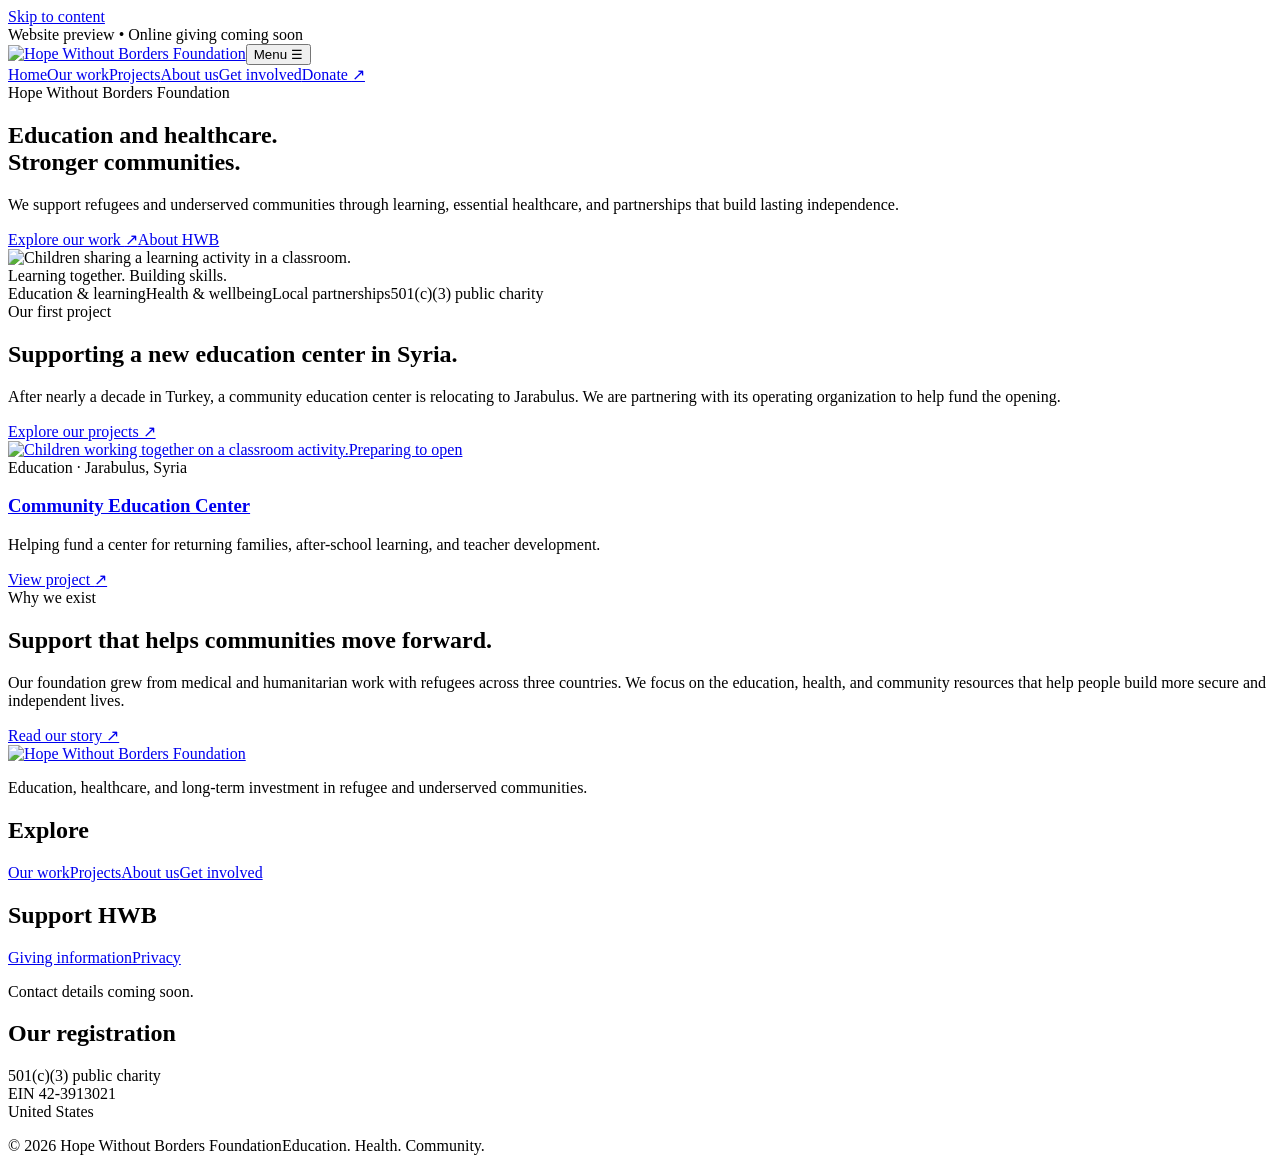
==== index.html @ 76cbf874 "Add files via upload" ====
<!doctype html><html lang="en"><head><meta charset="utf-8"><meta name="viewport" content="width=device-width,initial-scale=1"><meta name="robots" content="noindex, nofollow"><meta name="theme-color" content="#123c30"><title>Home | Hope Without Borders Foundation</title><meta name="description" content="Supporting education, healthcare, and lasting independence for refugees and underserved communities."><link rel="stylesheet" href="assets/styles.css"><script defer src="assets/config.js"></script><script defer src="assets/site.js"></script><noscript><style>@media(max-width:850px){.nav{display:flex!important}.menu-toggle{display:none!important}}</style></noscript></head><body><a class="skip-link" href="#main">Skip to content</a><div class="draft-banner">Website preview <span>•</span> Online giving coming soon</div><header class="site-header"><div class="container header-inner"><a class="brand" href="index.html" aria-label="Hope Without Borders Foundation home"><img class="brand-logo" src="assets/hwb-logo.png" width="1774" height="887" alt="Hope Without Borders Foundation"></a><button class="menu-toggle" type="button" aria-expanded="false" aria-controls="main-nav">Menu <span aria-hidden="true">☰</span></button><nav class="nav" id="main-nav" aria-label="Main navigation"><a href="index.html" aria-current="page">Home</a><a href="our-work.html" >Our work</a><a href="projects.html" >Projects</a><a href="about.html" >About us</a><a href="contact.html" >Get involved</a><a class="button nav-donate" href="donate.html" >Donate <span aria-hidden="true">↗</span></a></nav></div></header><main id="main">
<section class="home-hero"><div class="container hero-grid"><div class="hero-copy"><span class="eyebrow">Hope Without Borders Foundation</span><h1>Education and healthcare.<br><span>Stronger communities.</span></h1><p>We support refugees and underserved communities through learning, essential healthcare, and partnerships that build lasting independence.</p><div class="actions"><a class="button lime" href="our-work.html">Explore our work <span aria-hidden="true">↗</span></a><a class="hero-link" href="about.html">About HWB</a></div></div><div class="hero-photo"><img src="assets/photos/classroom-learning.jpg" alt="Children sharing a learning activity in a classroom." class="" width="1368" height="1824" loading="eager" decoding="async" fetchpriority="high"><div class="photo-strip">Learning together. Building skills.</div></div></div></section>
<div class="registration-strip"><div class="container"><span>Education & learning</span><span>Health & wellbeing</span><span>Local partnerships</span><span>501(c)(3) public charity</span></div></div>
<section class="container section home-project"><div class="section-intro"><span class="eyebrow">Our first project</span><h2>Supporting a new education center in Syria.</h2><p>After nearly a decade in Turkey, a community education center is relocating to Jarabulus. We are partnering with its operating organization to help fund the opening.</p><a class="text-link" href="projects.html">Explore our projects ↗</a></div><article class="project-card"><a class="card-image" href="jarabulus.html" aria-label="View the Community Education Center project"><img src="assets/photos/classroom-learning.jpg" alt="Children working together on a classroom activity." class="" width="1368" height="1824" loading="lazy" decoding="async" ><span class="badge">Preparing to open</span></a><div class="card-copy"><span class="eyebrow">Education · Jarabulus, Syria</span><h3><a href="jarabulus.html">Community Education Center</a></h3><p>Helping fund a center for returning families, after-school learning, and teacher development.</p><a class="text-link" href="jarabulus.html">View project <span aria-hidden="true">↗</span></a></div></article></section>
<section class="purpose-band"><div class="container purpose-inner"><div><span class="eyebrow">Why we exist</span><h2>Support that helps communities move forward.</h2></div><div><p>Our foundation grew from medical and humanitarian work with refugees across three countries. We focus on the education, health, and community resources that help people build more secure and independent lives.</p><a class="text-link" href="about.html">Read our story ↗</a></div></div></section></main><footer class="site-footer"><div class="container"><div class="footer-grid"><div><a class="footer-brand" href="index.html"><img class="brand-logo" src="assets/hwb-logo.png" width="1774" height="887" alt="Hope Without Borders Foundation"></a><p>Education, healthcare, and long-term investment in refugee and underserved communities.</p></div><div><h2>Explore</h2><a href="our-work.html">Our work</a><a href="projects.html">Projects</a><a href="about.html">About us</a><a href="contact.html">Get involved</a></div><div><h2>Support HWB</h2><a href="donate.html">Giving information</a><a href="privacy.html">Privacy</a><p data-contact>Contact details coming soon.</p></div><div><h2>Our registration</h2><p>501(c)(3) public charity<br>EIN 42-3913021<br>United States</p></div></div><div class="footer-bottom"><span>© 2026 Hope Without Borders Foundation</span><span>Education. Health. Community.</span></div></div></footer></body></html>
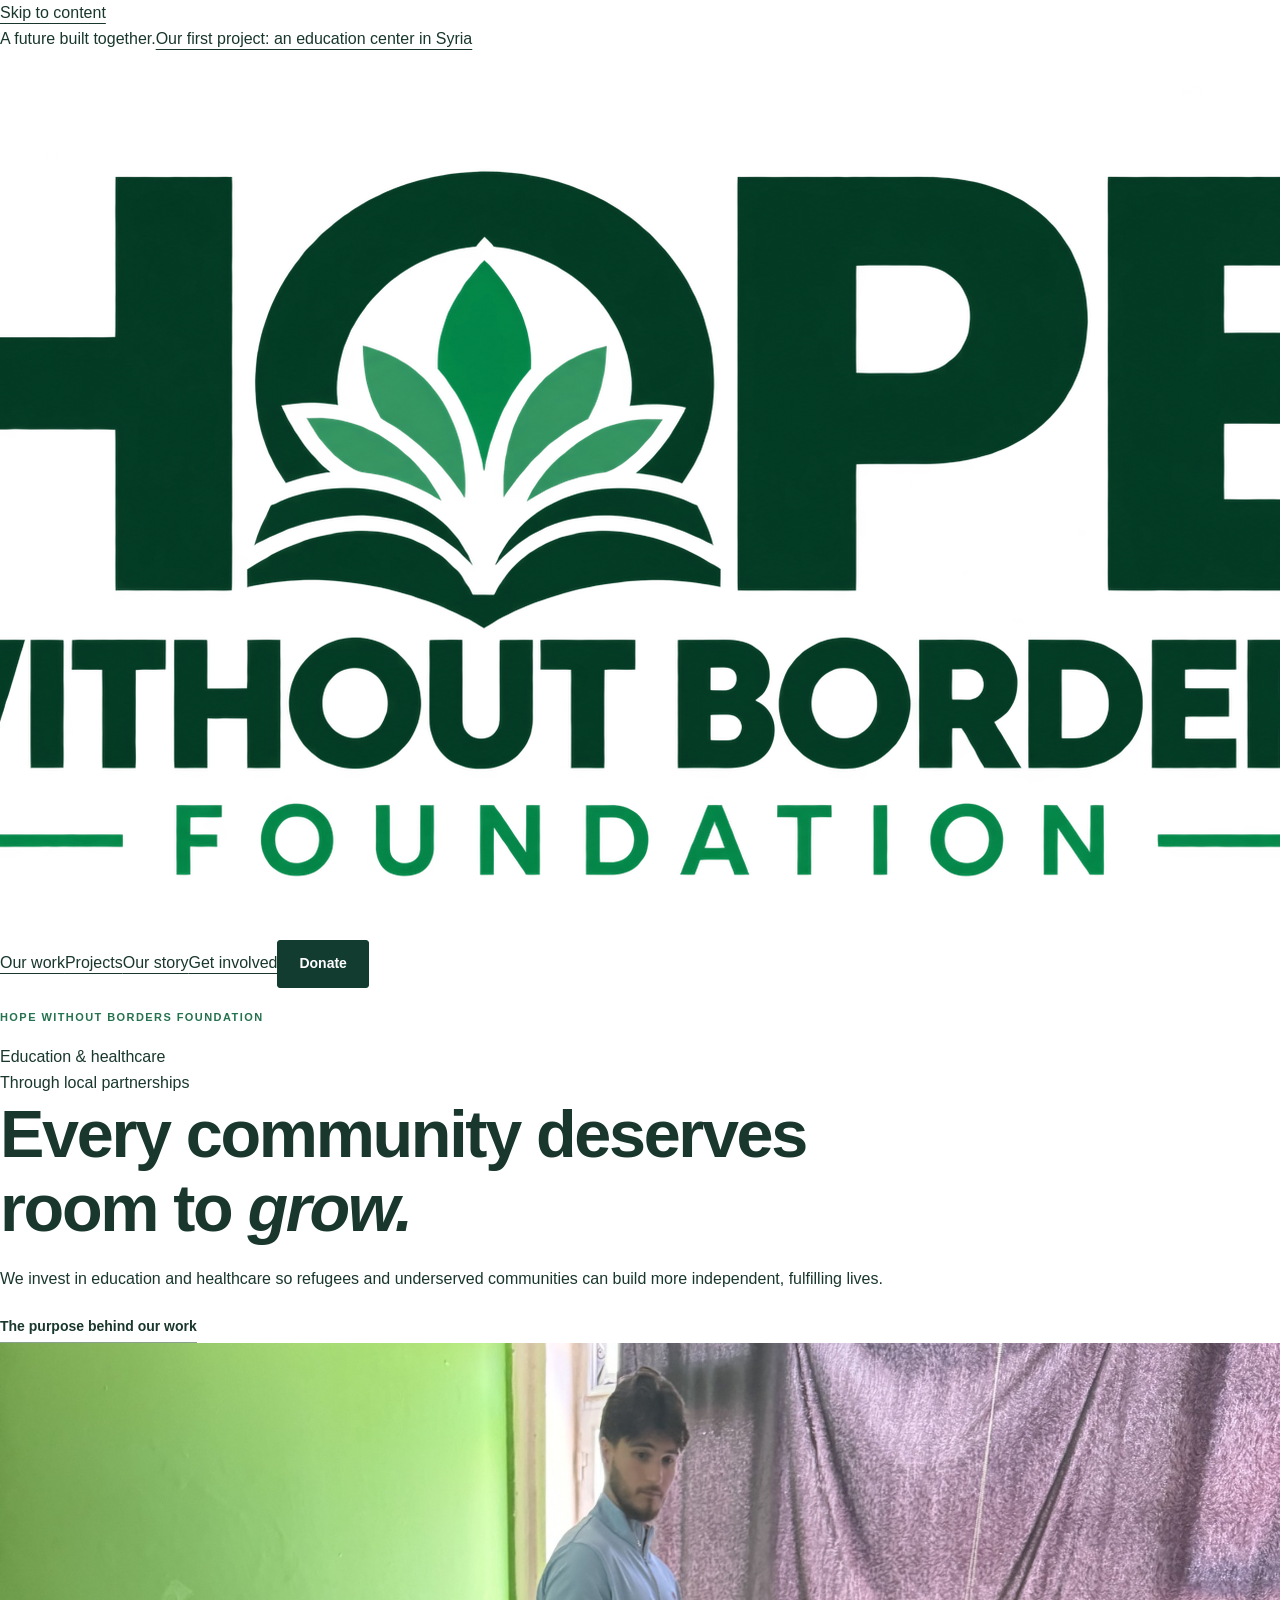
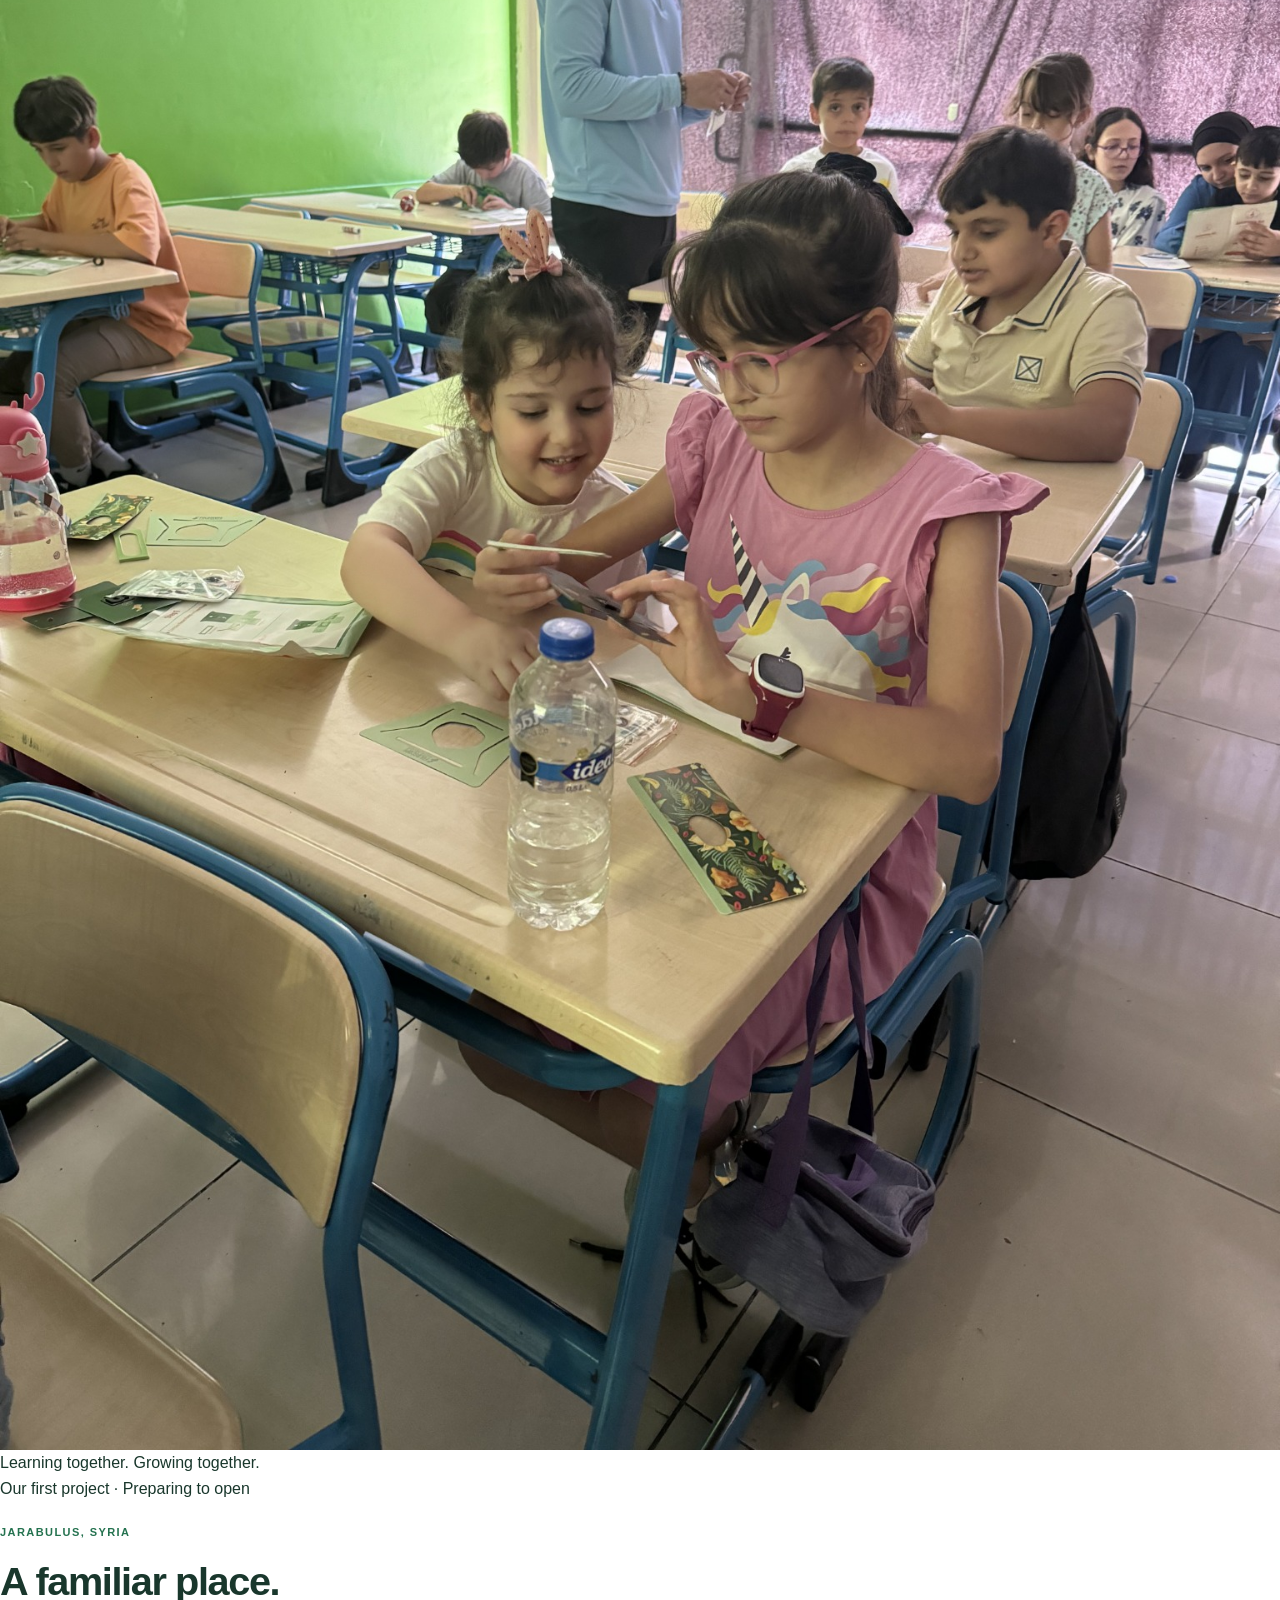
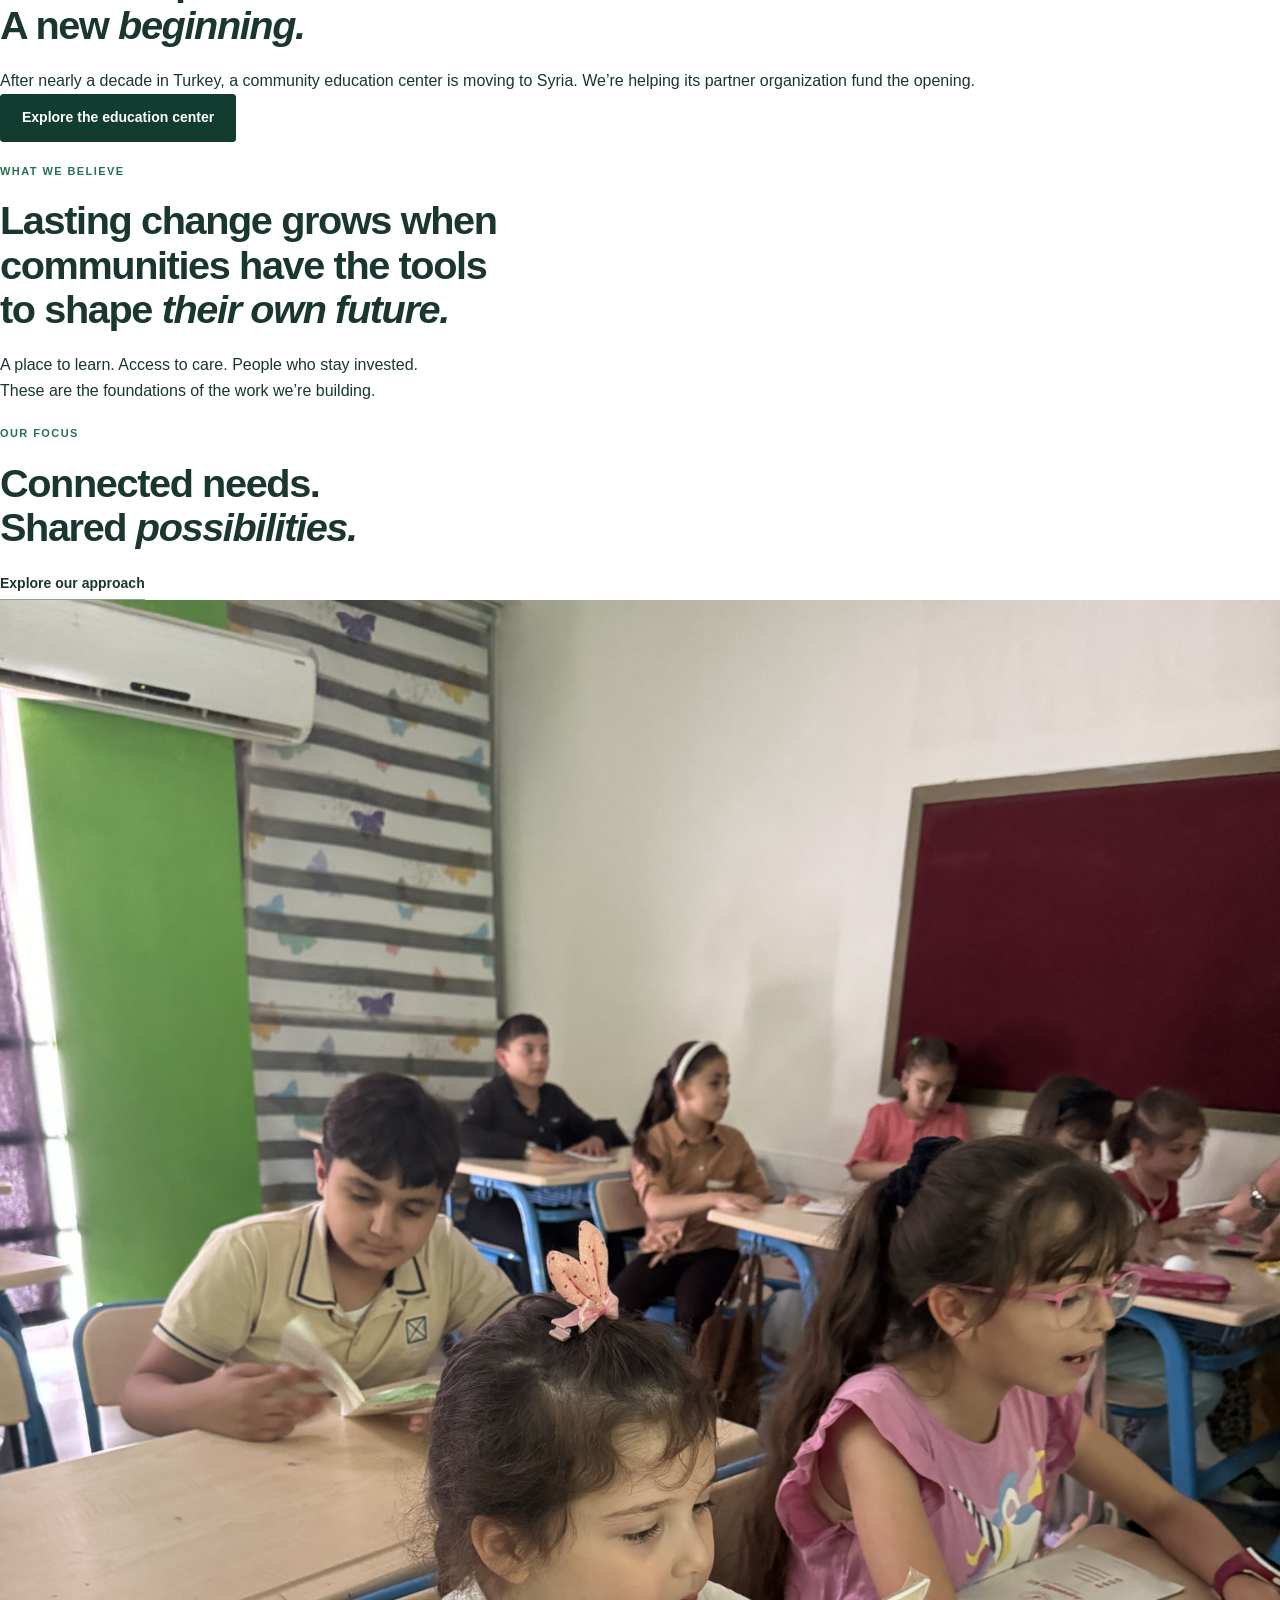
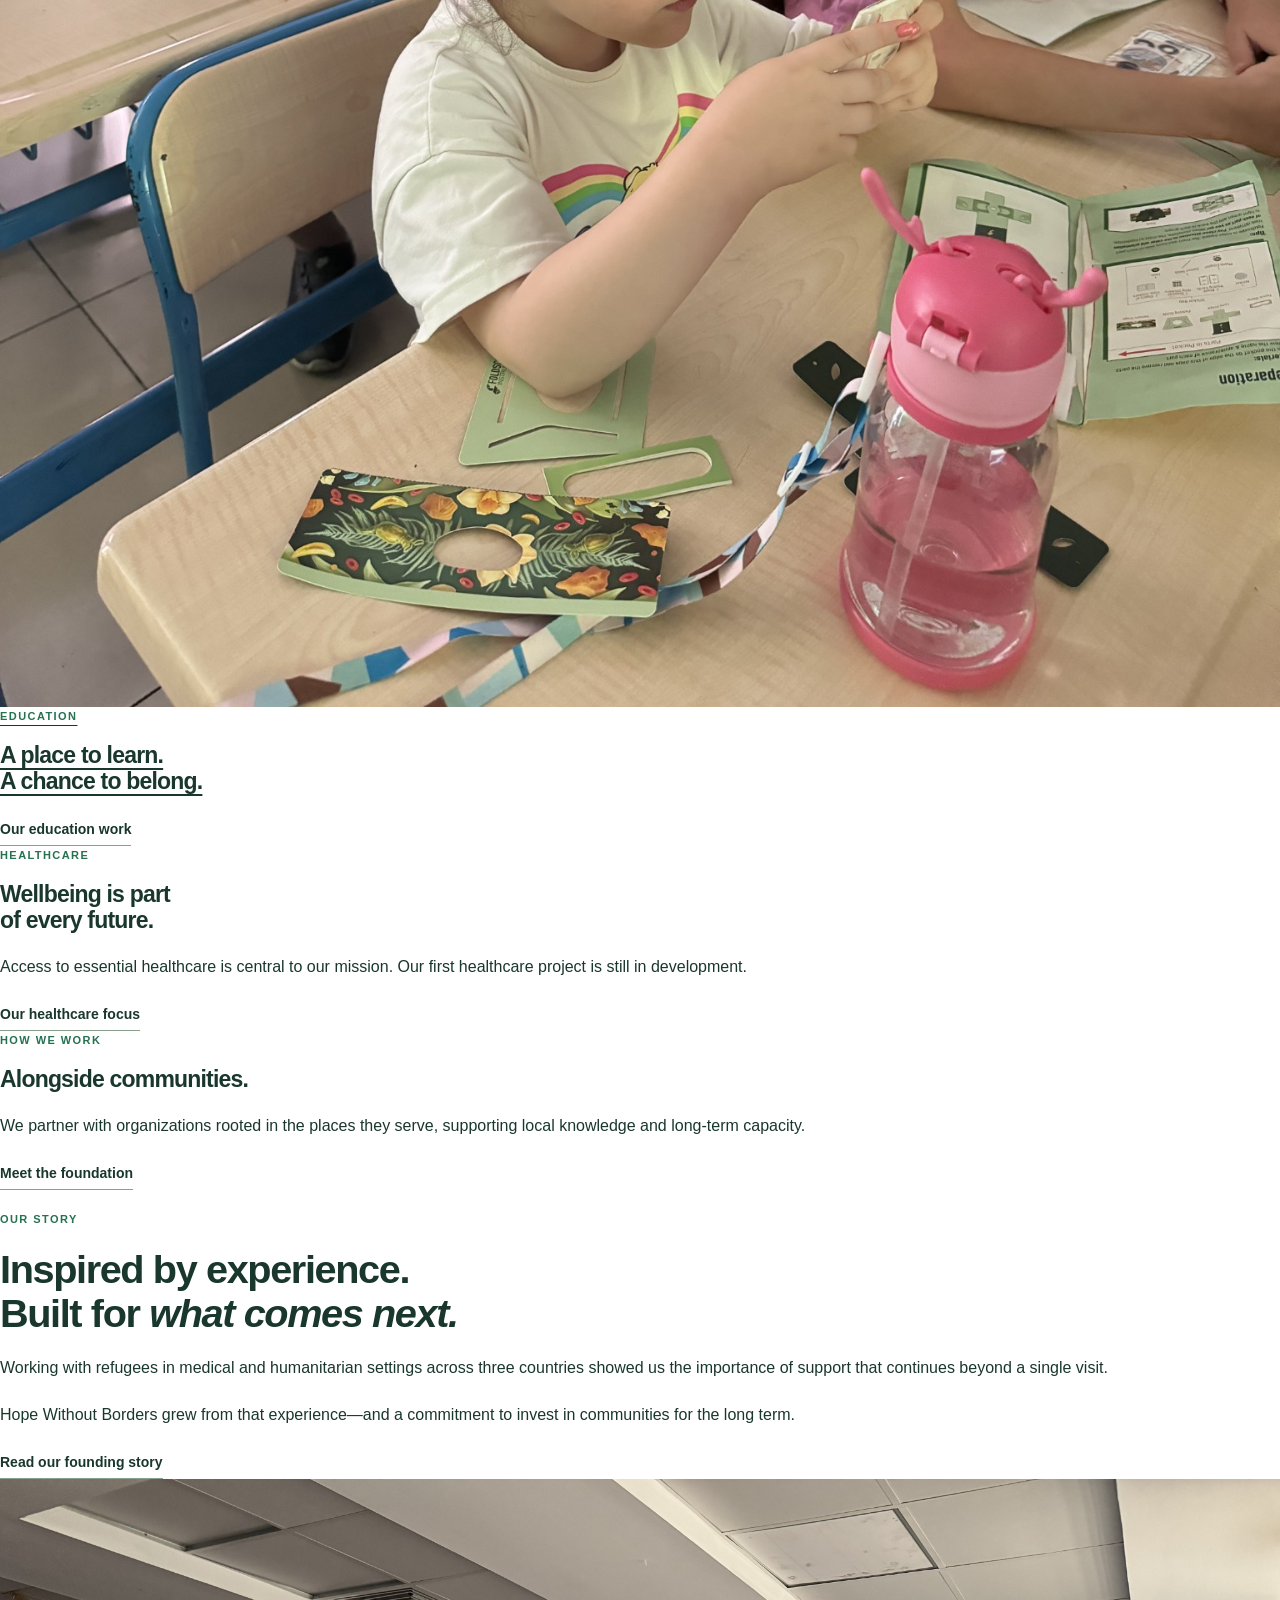
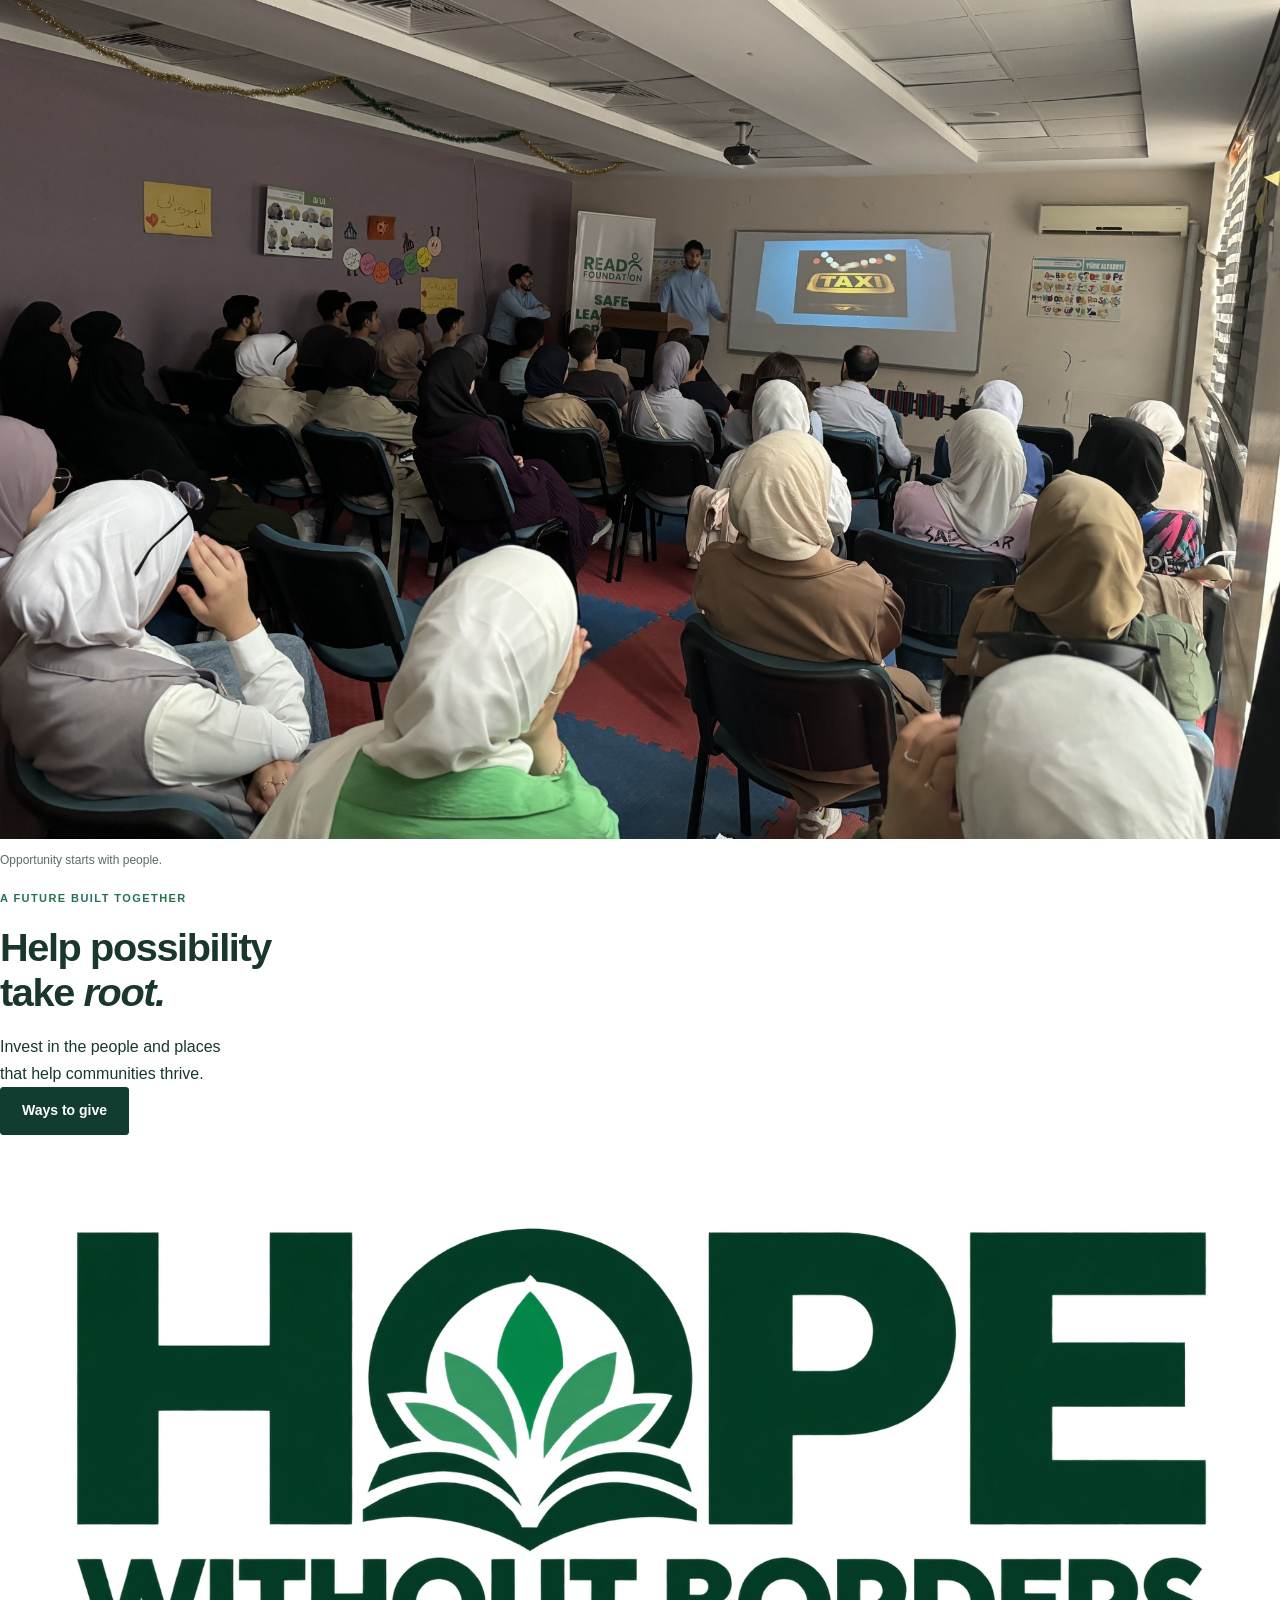
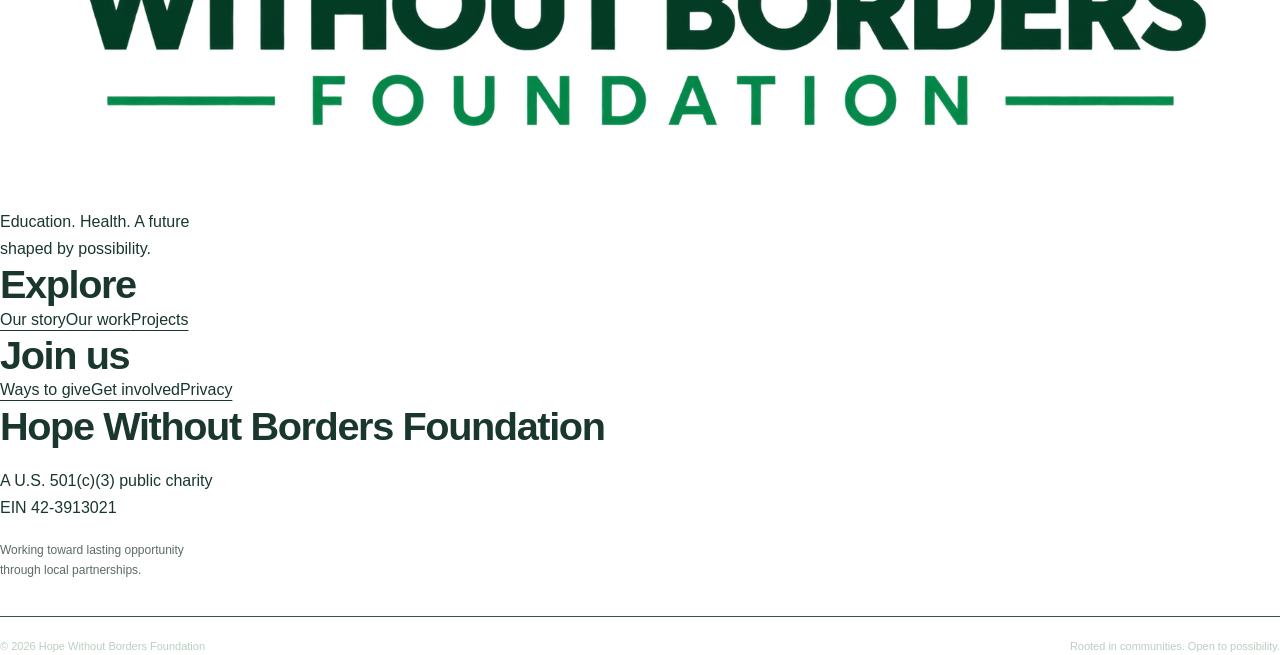
==== commit 35ad39ff: "Redesign HWB website with dedicated program pages" ====
--- a/index.html
+++ b/index.html
@@ -1,5 +1 @@
-<!doctype html><html lang="en"><head><meta charset="utf-8"><meta name="viewport" content="width=device-width,initial-scale=1"><meta name="robots" content="noindex, nofollow"><meta name="theme-color" content="#123c30"><title>Home | Hope Without Borders Foundation</title><meta name="description" content="Supporting education, healthcare, and lasting independence for refugees and underserved communities."><link rel="stylesheet" href="assets/styles.css"><script defer src="assets/config.js"></script><script defer src="assets/site.js"></script><noscript><style>@media(max-width:850px){.nav{display:flex!important}.menu-toggle{display:none!important}}</style></noscript></head><body><a class="skip-link" href="#main">Skip to content</a><div class="draft-banner">Website preview <span>•</span> Online giving coming soon</div><header class="site-header"><div class="container header-inner"><a class="brand" href="index.html" aria-label="Hope Without Borders Foundation home"><img class="brand-logo" src="assets/hwb-logo.png" width="1774" height="887" alt="Hope Without Borders Foundation"></a><button class="menu-toggle" type="button" aria-expanded="false" aria-controls="main-nav">Menu <span aria-hidden="true">☰</span></button><nav class="nav" id="main-nav" aria-label="Main navigation"><a href="index.html" aria-current="page">Home</a><a href="our-work.html" >Our work</a><a href="projects.html" >Projects</a><a href="about.html" >About us</a><a href="contact.html" >Get involved</a><a class="button nav-donate" href="donate.html" >Donate <span aria-hidden="true">↗</span></a></nav></div></header><main id="main">
-<section class="home-hero"><div class="container hero-grid"><div class="hero-copy"><span class="eyebrow">Hope Without Borders Foundation</span><h1>Education and healthcare.<br><span>Stronger communities.</span></h1><p>We support refugees and underserved communities through learning, essential healthcare, and partnerships that build lasting independence.</p><div class="actions"><a class="button lime" href="our-work.html">Explore our work <span aria-hidden="true">↗</span></a><a class="hero-link" href="about.html">About HWB</a></div></div><div class="hero-photo"><img src="assets/photos/classroom-learning.jpg" alt="Children sharing a learning activity in a classroom." class="" width="1368" height="1824" loading="eager" decoding="async" fetchpriority="high"><div class="photo-strip">Learning together. Building skills.</div></div></div></section>
-<div class="registration-strip"><div class="container"><span>Education & learning</span><span>Health & wellbeing</span><span>Local partnerships</span><span>501(c)(3) public charity</span></div></div>
-<section class="container section home-project"><div class="section-intro"><span class="eyebrow">Our first project</span><h2>Supporting a new education center in Syria.</h2><p>After nearly a decade in Turkey, a community education center is relocating to Jarabulus. We are partnering with its operating organization to help fund the opening.</p><a class="text-link" href="projects.html">Explore our projects ↗</a></div><article class="project-card"><a class="card-image" href="jarabulus.html" aria-label="View the Community Education Center project"><img src="assets/photos/classroom-learning.jpg" alt="Children working together on a classroom activity." class="" width="1368" height="1824" loading="lazy" decoding="async" ><span class="badge">Preparing to open</span></a><div class="card-copy"><span class="eyebrow">Education · Jarabulus, Syria</span><h3><a href="jarabulus.html">Community Education Center</a></h3><p>Helping fund a center for returning families, after-school learning, and teacher development.</p><a class="text-link" href="jarabulus.html">View project <span aria-hidden="true">↗</span></a></div></article></section>
-<section class="purpose-band"><div class="container purpose-inner"><div><span class="eyebrow">Why we exist</span><h2>Support that helps communities move forward.</h2></div><div><p>Our foundation grew from medical and humanitarian work with refugees across three countries. We focus on the education, health, and community resources that help people build more secure and independent lives.</p><a class="text-link" href="about.html">Read our story ↗</a></div></div></section></main><footer class="site-footer"><div class="container"><div class="footer-grid"><div><a class="footer-brand" href="index.html"><img class="brand-logo" src="assets/hwb-logo.png" width="1774" height="887" alt="Hope Without Borders Foundation"></a><p>Education, healthcare, and long-term investment in refugee and underserved communities.</p></div><div><h2>Explore</h2><a href="our-work.html">Our work</a><a href="projects.html">Projects</a><a href="about.html">About us</a><a href="contact.html">Get involved</a></div><div><h2>Support HWB</h2><a href="donate.html">Giving information</a><a href="privacy.html">Privacy</a><p data-contact>Contact details coming soon.</p></div><div><h2>Our registration</h2><p>501(c)(3) public charity<br>EIN 42-3913021<br>United States</p></div></div><div class="footer-bottom"><span>© 2026 Hope Without Borders Foundation</span><span>Education. Health. Community.</span></div></div></footer></body></html>+<!doctype html><html lang="en"><head><meta charset="utf-8"/><meta content="width=device-width, initial-scale=1" name="viewport"/><title>Home | Hope Without Borders Foundation</title><meta content="Supporting education, healthcare, and lasting opportunity for refugees and underserved communities." name="description"/><meta content="#183f35" name="theme-color"/><link href="assets/hwb-logo.png" rel="icon"/><link href="assets/styles.css" rel="stylesheet"/><script defer="" src="assets/config.js"></script><script defer="" src="assets/site.js"></script></head><body class="page-index"><a class="skip" href="#main">Skip to content</a><div class="utility"><div class="wrap"><span>A future built together.</span><a href="jarabulus.html">Our first project: an education center in Syria</a></div></div><header><div class="wrap header"><a class="brand" href="index.html"><img src="assets/hwb-logo.png" alt="Hope Without Borders Foundation home" width="1774" height="887"></a><button class="menu-toggle" aria-expanded="false" aria-controls="main-nav" hidden>Menu</button><nav id="main-nav" aria-label="Main navigation"><a href="our-work.html">Our work</a><a href="projects.html">Projects</a><a href="about.html">Our story</a><a href="contact.html">Get involved</a><a class="button" href="donate.html">Donate</a></nav></div></header><main id="main"><section class="home-intro wrap"><div class="intro-top"><p class="eyebrow">Hope Without Borders Foundation</p><span class="intro-note">Education &amp; healthcare<br/>Through local partnerships</span></div><h1>Every community deserves<br/>room to <em>grow.</em></h1><div class="intro-bottom"><p>We invest in education and healthcare so refugees and underserved communities can build more independent, fulfilling lives.</p><a class="text-link" href="about.html">The purpose behind our work</a></div></section><section aria-label="Our first project" class="home-feature wrap"><div class="feature-photo"><img alt="Children sharing a classroom learning activity." class="hero-photo" loading="lazy" src="assets/photos/classroom-learning.jpg"/><span class="photo-label">Learning together. Growing together.</span></div><div class="feature-story"><span class="pill">Our first project · Preparing to open</span><p class="eyebrow">Jarabulus, Syria</p><h2>A familiar place.<br/>A new <em>beginning.</em></h2><p>After nearly a decade in Turkey, a community education center is moving to Syria. We’re helping its partner organization fund the opening.</p><a class="button" href="jarabulus.html">Explore the education center</a></div></section><section class="belief wrap"><p class="eyebrow">What we believe</p><h2>Lasting change grows when<br/>communities have the tools<br/>to shape <em>their own future.</em></h2><div class="belief-bottom"><span aria-hidden="true" class="line-mark"></span><p>A place to learn. Access to care. People who stay invested.<br/>These are the foundations of the work we’re building.</p></div></section><section class="focus-section"><div class="wrap"><div class="section-heading"><div><p class="eyebrow">Our focus</p><h2>Connected needs.<br/>Shared <em>possibilities.</em></h2></div><a class="text-link" href="our-work.html">Explore our approach</a></div><div class="focus-layout"><a class="education-feature" href="education.html"><div class="image-clip"><img alt="Children making paper crafts during a learning activity." class="" loading="lazy" src="assets/photos/classroom-activity.jpg"/></div><div class="focus-caption"><div><span class="eyebrow">Education</span><h3>A place to learn.<br/>A chance to belong.</h3></div><span class="text-link">Our education work</span></div></a><div class="focus-aside"><article><span class="eyebrow">Healthcare</span><h3>Wellbeing is part<br/>of every future.</h3><p>Access to essential healthcare is central to our mission. Our first healthcare project is still in development.</p><a class="text-link" href="healthcare.html">Our healthcare focus</a></article><article class="partnership-note"><span class="eyebrow">How we work</span><h3>Alongside communities.</h3><p>We partner with organizations rooted in the places they serve, supporting local knowledge and long-term capacity.</p><a class="text-link" href="about.html">Meet the foundation</a></article></div></div></div></section><section class="origin wrap"><div class="origin-copy"><p class="eyebrow">Our story</p><h2>Inspired by experience.<br/>Built for <em>what comes next.</em></h2><p>Working with refugees in medical and humanitarian settings across three countries showed us the importance of support that continues beyond a single visit.</p><p>Hope Without Borders grew from that experience—and a commitment to invest in communities for the long term.</p><a class="text-link" href="about.html">Read our founding story</a></div><figure><img alt="Participants gathered for a group learning session." class="" loading="lazy" src="assets/photos/group-session.jpg"/><figcaption>Opportunity starts with people.</figcaption></figure></section><section class="cta"><div class="wrap"><p class="eyebrow">A future built together</p><div class="cta-row"><h2>Help possibility<br/>take <em>root.</em></h2><div><p>Invest in the people and places<br/>that help communities thrive.</p><a class="button" href="donate.html">Ways to give</a></div></div></div></section></main><footer><div class="wrap footer-top"><div><a class="footer-brand" href="index.html"><img src="assets/hwb-logo.png" alt="Hope Without Borders Foundation"></a><p>Education. Health. A future<br>shaped by possibility.</p></div><div><h2>Explore</h2><a href="about.html">Our story</a><a href="our-work.html">Our work</a><a href="projects.html">Projects</a></div><div><h2>Join us</h2><a href="donate.html">Ways to give</a><a href="contact.html">Get involved</a><a href="privacy.html">Privacy</a></div><div><h2>Hope Without Borders Foundation</h2><p>A U.S. 501(c)(3) public charity<br>EIN 42-3913021</p><p class="small">Working toward lasting opportunity<br>through local partnerships.</p></div></div><div class="wrap footer-bottom"><span>© 2026 Hope Without Borders Foundation</span><span>Rooted in communities. Open to possibility.</span></div></footer><script defer src="assets/navigation.js"></script></body></html>
--- a/assets/styles.css
+++ b/assets/styles.css
@@ -0,0 +1,6 @@
+:root{--forest:#123c30;--deep:#0c2d24;--green:#24724f;--lime:#d8ed9c;--pale:#f0f4ed;--ink:#19372c;--muted:#5b6b62;--line:#dce3dc;--max:1200px}*{box-sizing:border-box}body{margin:0;background:#fff;color:var(--ink);font:16px/1.65 Arial,Helvetica,sans-serif}h1,h2,h3,p,figure{margin:0}h1,h2,h3{line-height:1.12;letter-spacing:-.035em;font-weight:600}h1{font-size:clamp(40px,5.2vw,68px);max-width:920px}h2{font-size:clamp(29px,3.1vw,42px)}h3{font-size:23px}p{margin-top:20px}a{color:inherit;text-underline-offset:5px}img{display:block;max-width:100%;object-fit:cover}button{font:inherit}a,button{-webkit-tap-highlight-color:transparent}a:focus-visible,button:focus-visible,summary:focus-visible{outline:3px solid #b37b10;outline-offset:5px}[hidden]{display:none!important}.container{width:min(var(--max),calc(100% - 80px));margin-inline:auto}.skip-link{position:absolute;top:-90px;left:12px;background:white;padding:12px;z-index:99}.skip-link:focus{top:10px}.draft-banner{background:var(--deep);color:#d7e5d7;text-align:center;font-size:11px;padding:5px 16px;letter-spacing:.035em}.draft-banner span{margin:0 9px}.site-header{background:white;border-bottom:1px solid var(--line)}.header-inner{min-height:98px;display:flex;align-items:center;justify-content:space-between;gap:30px}.brand{flex-shrink:0}.brand-logo{width:156px;height:auto;object-fit:contain}.nav{display:flex;gap:29px;align-items:center}.nav>a{font-size:13px;font-weight:600;text-decoration:none;white-space:nowrap}.nav>a:not(.button){padding:11px 0;border-bottom:2px solid transparent}.nav>a[aria-current=page]:not(.button){border-color:var(--green);color:var(--green)}.nav>a:hover:not(.button){color:var(--green)}.button{display:inline-flex;justify-content:center;align-items:center;gap:24px;min-height:48px;padding:13px 21px;background:var(--forest);color:white;text-decoration:none;font-size:14px;font-weight:600;border:1px solid var(--forest);border-radius:3px;line-height:1.4;cursor:pointer}.button:hover{background:#245a44}.button.lime{background:var(--lime);border-color:var(--lime);color:var(--deep)}.button.lime:hover{background:#e7f6bd}.button.disabled{background:#e6ebe4;border-color:#e6ebe4;color:#4e5c50;cursor:not-allowed}.menu-toggle{display:none;background:white;border:1px solid var(--line);border-radius:3px;padding:8px 12px;color:var(--ink)}.menu-toggle span{margin-left:12px}.eyebrow{display:block;font-size:11px;font-weight:700;letter-spacing:.13em;text-transform:uppercase;color:var(--green);margin-bottom:18px}.text-link{display:inline-flex;gap:20px;font-size:14px;font-weight:600;text-decoration:none;padding-bottom:4px;border-bottom:1px solid #89a08d;margin-top:23px}.text-link:hover{color:var(--green);border-color:var(--green)}.section{padding-block:68px}.home-hero{background:var(--forest);color:white}.hero-grid{display:grid;grid-template-columns:1fr 1fr;gap:68px;min-height:560px}.hero-copy{padding:64px 0;align-self:center}.hero-copy .eyebrow{color:var(--lime)}.hero-copy h1{font-size:clamp(42px,4.6vw,62px);line-height:1.04;letter-spacing:-.045em}.hero-copy h1 span{color:var(--lime)}.hero-copy p{color:#dbe6dc;font-size:18px;max-width:490px;margin-top:26px}.hero-photo{position:relative;min-height:560px;overflow:hidden}.hero-photo>img{width:100%;height:100%;position:absolute;inset:0;object-position:50% 43%}.photo-strip{position:absolute;bottom:0;left:0;right:0;background:linear-gradient(transparent,#0009);padding:54px 25px 20px;font-size:12px;color:#fff}.actions{display:flex;align-items:center;gap:24px;margin-top:32px;flex-wrap:wrap}.hero-link{font-size:14px;text-decoration:none;border-bottom:1px solid #b1c6ad;padding-bottom:3px}.registration-strip{background:var(--pale);border-bottom:1px solid var(--line)}.registration-strip>.container{display:flex;justify-content:space-between;gap:20px;padding-block:18px;font-size:12px;font-weight:600;color:var(--green)}.home-project{display:grid;grid-template-columns:.95fr 1.05fr;gap:94px;align-items:center}.section-intro h2{max-width:420px}.section-intro p{color:var(--muted);max-width:480px}.project-card{border:1px solid var(--line);border-radius:5px;overflow:hidden;background:white}.card-image{display:block;position:relative;overflow:hidden}.card-image img{width:100%;height:285px;object-position:50% 47%;transition:transform .25s}.card-image:hover img{transform:scale(1.025)}.badge{position:absolute;left:20px;bottom:20px;display:inline-flex;align-items:center;gap:7px;background:var(--lime);color:var(--deep);padding:6px 11px;border-radius:3px;font-size:11px;font-weight:700;line-height:1.5}.badge:before{content:'';width:6px;height:6px;background:var(--green);border-radius:50%}.badge.inline{position:static;margin-bottom:23px}.card-copy{padding:28px 30px}.card-copy .eyebrow{font-size:10px;margin-bottom:13px}.card-copy h3{font-size:28px}.card-copy h3 a{text-decoration:none}.card-copy h3 a:hover{color:var(--green)}.card-copy p{color:var(--muted);font-size:15px;margin-top:14px}.card-copy .text-link{margin-top:18px}.purpose-band{background:var(--pale);border-top:1px solid var(--line);padding-block:50px}.purpose-inner{display:grid;grid-template-columns:1fr 1fr;gap:94px}.purpose-inner h2{font-size:35px;max-width:440px}.purpose-inner p{margin-top:0;color:var(--muted)}.page-head{background:var(--pale);padding:25px 0 48px;border-bottom:1px solid var(--line)}.breadcrumb{display:flex;gap:10px;align-items:center;flex-wrap:wrap;font-size:11px;color:var(--muted);margin-bottom:40px}.breadcrumb a{text-decoration:none}.breadcrumb a:hover{text-decoration:underline}.page-head .eyebrow{margin-bottom:16px}.lead{max-width:760px;font-size:19px;line-height:1.6;color:var(--muted);margin-top:22px}.program-grid{display:grid;grid-template-columns:1fr 1fr;gap:28px}.program{padding:38px;border:1px solid var(--line);border-top:4px solid var(--green)}.program.pale{background:var(--pale);border-top-color:#9aac92}.program-number{font-size:11px;font-weight:700;letter-spacing:.12em;margin-bottom:33px;color:var(--green)}.program h2{font-size:34px}.program p{color:var(--muted)}.program .button{margin-top:30px}.soft-section{background:#f6f8f4;border-top:1px solid var(--line)}.section-title{display:flex;align-items:flex-end;justify-content:space-between;gap:25px;margin-bottom:35px}.section-title .eyebrow{margin-bottom:12px}.section-title .text-link{flex-shrink:0}.count-label{font-size:12px;color:var(--muted)}.project-directory{display:grid;grid-template-columns:1fr 1fr;gap:75px;align-items:start}.directory-note{padding:32px 0;max-width:420px}.directory-note p{color:var(--muted)}.project-facts{margin:25px 0 0}.project-facts>div{border-bottom:1px solid var(--line);padding:16px 0}.project-facts dt{font-size:10px;letter-spacing:.1em;text-transform:uppercase;color:var(--muted);margin-bottom:4px}.project-facts dd{margin:0;font-size:15px;font-weight:600}.project-layout{display:grid;grid-template-columns:minmax(0,1fr) 310px;gap:60px;align-items:start}.project-cover{height:450px;overflow:hidden;border-radius:4px}.project-cover img{height:100%;width:100%;object-position:50% 63%}.caption,figcaption{font-size:12px;color:var(--muted);margin-top:12px;line-height:1.5}.article-copy h2{font-size:32px;margin-top:45px}.article-copy h2:first-child{margin-top:0}.article-copy>.eyebrow{margin-top:40px}.article-copy>.eyebrow+h2{margin-top:0}.article-copy p{color:var(--muted)}.program-list{margin-top:28px}.program-list article{display:grid;grid-template-columns:35px 1fr;gap:20px;padding:25px 0;border-top:1px solid var(--line)}.program-list article>span{font-size:12px;color:var(--green)}.program-list h3{font-size:21px}.program-list p{margin-top:12px}.project-sidebar{padding:28px;border:1px solid var(--line);border-top:4px solid var(--green);border-radius:3px;background:#fff}.project-sidebar h2{font-size:24px}.project-sidebar .button{margin-top:26px;width:100%;gap:12px}.small{font-size:12px;color:var(--muted)}.sidebar-note{font-size:12px;color:var(--muted);margin-top:24px;padding-top:22px;border-top:1px solid var(--line)}.gallery{display:grid;grid-template-columns:1fr 1.35fr;gap:28px}.gallery img{height:390px;width:100%;object-position:50% 45%;border-radius:4px}.gallery figure:nth-child(2) img{object-position:center}.story-grid{display:grid;grid-template-columns:1fr 1fr;gap:70px;align-items:center}.story-photo img{width:100%;height:430px;object-position:50% 60%;border-radius:4px}.mission-section{background:var(--forest);color:white}.mission-section .eyebrow{color:var(--lime)}.mission-section h2{max-width:760px}.mission-section p{font-size:20px;max-width:950px;color:#dbe6dc}.geography{display:grid;grid-template-columns:.85fr 1.15fr;gap:70px}.geography p{color:var(--muted)}.countries{display:flex;gap:10px;flex-wrap:wrap}.countries span{background:var(--pale);border:1px solid var(--line);padding:9px 15px;font-size:14px}.registration-note{padding:30px 0 50px;border-top:1px solid var(--line)}.registration-note h2{font-size:22px}.registration-note p{font-size:14px;color:var(--muted);max-width:850px;margin-top:13px}.donation-layout{display:grid;grid-template-columns:1.15fr .85fr;gap:70px;align-items:start}.donation-photo{height:350px;overflow:hidden;border-radius:4px}.donation-photo img{height:100%;width:100%;object-position:50% 47%}.giving-box{border:1px solid var(--line);border-top:4px solid var(--green);padding:35px}.giving-box h2{font-size:32px}.giving-box p{color:var(--muted);font-size:15px}.giving-box .button{width:100%;margin-top:25px}.charity-details{border-top:1px solid var(--line);padding-top:23px;margin-top:28px;font-size:13px}.charity-details p{font-size:13px;margin-top:6px}details{padding:18px 0;border-bottom:1px solid var(--line)}summary{cursor:pointer;font-size:14px;font-weight:600}details p{font-size:13px!important;margin-top:12px}.contact-layout{display:grid;grid-template-columns:1fr 1fr;gap:70px;align-items:start}.contact-layout p{color:var(--muted)}.contact-item{padding-top:22px;margin-top:26px;border-top:1px solid var(--line)}.contact-item h3{font-size:19px}.contact-item p{margin-top:10px;font-size:15px}.contact-photo img{height:460px;width:100%;object-position:52% 60%;border-radius:4px}.narrow{max-width:800px}.not-found{min-height:400px}.not-found .button{margin-top:25px}.site-footer{background:var(--deep);color:#fff;padding:48px 0 20px}.footer-grid{display:grid;grid-template-columns:1.45fr .65fr 1fr 1fr;gap:45px}.footer-brand{display:inline-block;background:#fff;padding:10px 14px;border-radius:3px}.footer-brand .brand-logo{width:175px}.footer-grid h2{font-size:12px;text-transform:uppercase;letter-spacing:.08em;margin:7px 0 20px;color:#d8e9d4}.footer-grid>div>a:not(.footer-brand){display:block;text-decoration:none;font-size:13px;margin:10px 0;color:#e3ece1}.footer-grid>div>a:hover{text-decoration:underline}.footer-grid p{font-size:13px;color:#b9cfc0;max-width:290px}.footer-bottom{display:flex;justify-content:space-between;gap:20px;font-size:11px;color:#b9cfc0;border-top:1px solid #365447;padding-top:20px;margin-top:35px}
+@media(min-width:1400px){.hero-grid{min-height:600px}.hero-photo{min-height:600px}}
+@media(max-width:1050px){.container{width:calc(100% - 48px)}.nav{gap:20px}.hero-grid{gap:35px;min-height:520px}.hero-photo{min-height:520px}.hero-copy h1{font-size:48px}.home-project,.purpose-inner{gap:45px}.project-layout{gap:35px;grid-template-columns:minmax(0,1fr) 285px}.donation-layout,.story-grid,.contact-layout{gap:40px}.footer-grid{gap:25px}.program{padding:28px}.program h2{font-size:30px}}
+@media(max-width:850px){.header-inner{min-height:90px;flex-wrap:wrap;gap:0}.brand-logo{width:143px}.menu-toggle{display:block}.nav{display:none;flex-direction:column;align-items:stretch;width:100%;gap:0;padding:12px 0 22px}.nav.is-open{display:flex}.nav>a:not(.button){padding:12px 0;border:0}.nav>a[aria-current=page]:not(.button){font-weight:700}.nav-donate{margin-top:10px}.hero-grid{grid-template-columns:1fr 1fr;gap:25px}.hero-copy h1{font-size:40px}.hero-copy p{font-size:16px}.hero-copy{padding:40px 0}.hero-photo{min-height:510px}.registration-strip>.container{flex-wrap:wrap;justify-content:flex-start;gap:10px 28px;font-size:11px}.section{padding-block:48px}.home-project{gap:30px}.project-directory{gap:40px}.card-image img{height:230px}.card-copy{padding:23px}.card-copy h3{font-size:25px}.project-layout{grid-template-columns:1fr;gap:35px}.project-sidebar{max-width:none}.project-sidebar .project-facts{display:grid;grid-template-columns:1fr 1fr;gap:0 30px}.project-sidebar .button{width:auto}.gallery img{height:300px}.giving-box{padding:25px}.donation-layout{gap:30px;grid-template-columns:1fr 1fr}.contact-photo img{height:420px}.footer-grid{grid-template-columns:1fr 1fr;gap:30px 45px}.page-head{padding-bottom:35px}.breadcrumb{margin-bottom:28px}.lead{font-size:17px}.program h2{font-size:28px}}
+@media(max-width:620px){.container{width:calc(100% - 36px)}h1{font-size:40px}h2{font-size:30px}.hero-grid{grid-template-columns:1fr;gap:0}.hero-copy{padding:38px 0}.hero-copy h1{font-size:44px;max-width:480px}.hero-photo{min-height:390px;margin-inline:-18px}.hero-photo>img{object-position:50% 42%}.hero-copy p{max-width:460px}.actions{gap:20px;margin-top:25px}.registration-strip>.container{display:grid;grid-template-columns:1fr 1fr;gap:10px;font-size:10px}.home-project,.purpose-inner,.program-grid,.project-directory,.story-grid,.geography,.donation-layout,.contact-layout{grid-template-columns:1fr;gap:30px}.section{padding-block:40px}.home-project .project-card{margin-top:0}.section-intro h2{max-width:480px}.card-image img{height:280px}.purpose-band{padding-block:35px}.purpose-inner h2{font-size:30px}.purpose-inner{gap:22px}.page-head h1{font-size:39px}.page-head{padding-top:20px;padding-bottom:32px}.section-title{align-items:flex-start;flex-direction:column;gap:14px}.section-title .text-link{margin-top:0}.directory-note{padding:0;max-width:none}.project-cover{height:340px}.article-copy h2{font-size:28px;margin-top:35px}.gallery{grid-template-columns:1fr;gap:26px}.gallery img{height:400px}.gallery figure:nth-child(2) img{height:auto;aspect-ratio:4/3}.story-photo img{height:auto;aspect-ratio:4/3}.mission-section p{font-size:17px}.donation-photo{height:320px}.contact-photo img{height:auto;aspect-ratio:4/3}.footer-grid{gap:30px 20px}.footer-grid>div:first-child{grid-column:1/-1}.footer-grid>div:first-child p{max-width:400px}.footer-bottom{flex-direction:column;gap:8px}.footer-grid h2{font-size:10px}.footer-grid p,.footer-grid>div>a:not(.footer-brand){font-size:12px}.program{padding:27px}.project-sidebar .project-facts{grid-template-columns:1fr}.project-sidebar{padding:25px}.badge{left:16px;bottom:16px}.not-found{padding-top:60px}}
+@media(prefers-reduced-motion:reduce){*,*:before,*:after{animation:none!important;transition:none!important;scroll-behavior:auto!important}}
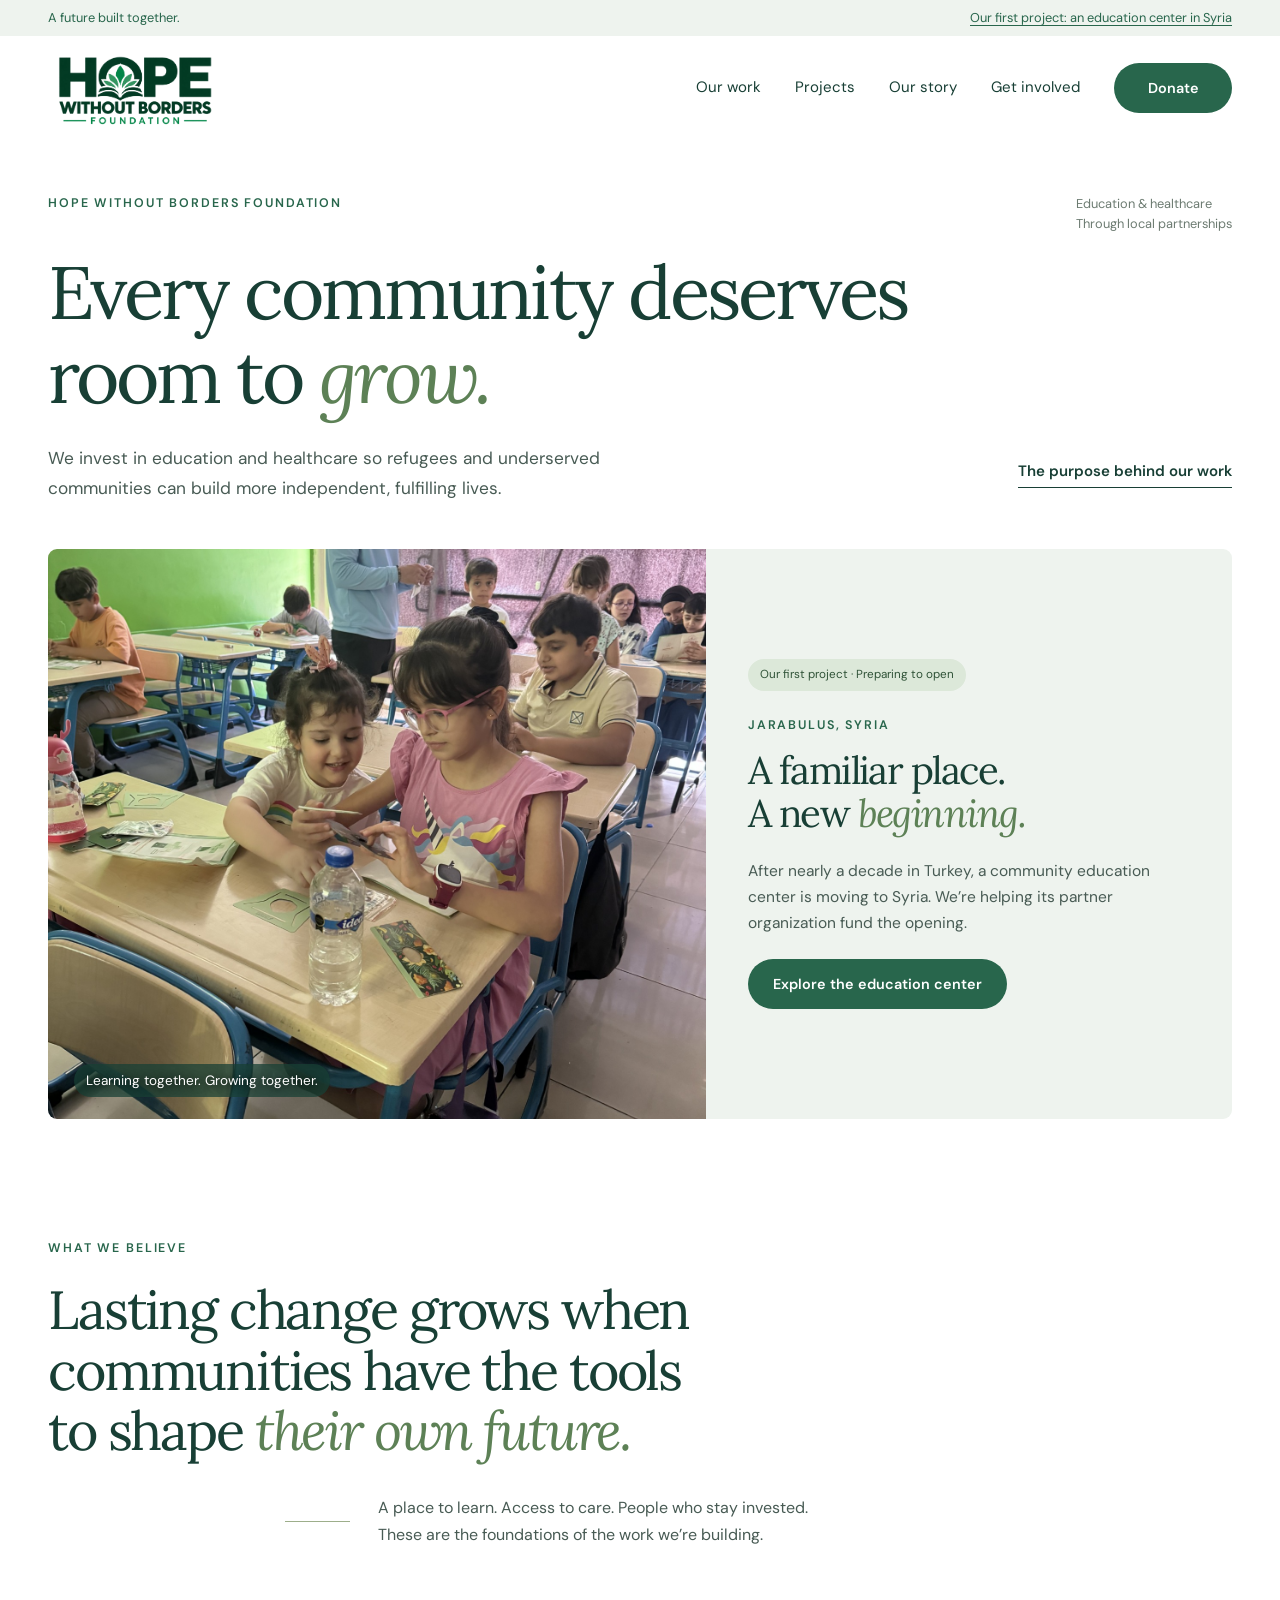
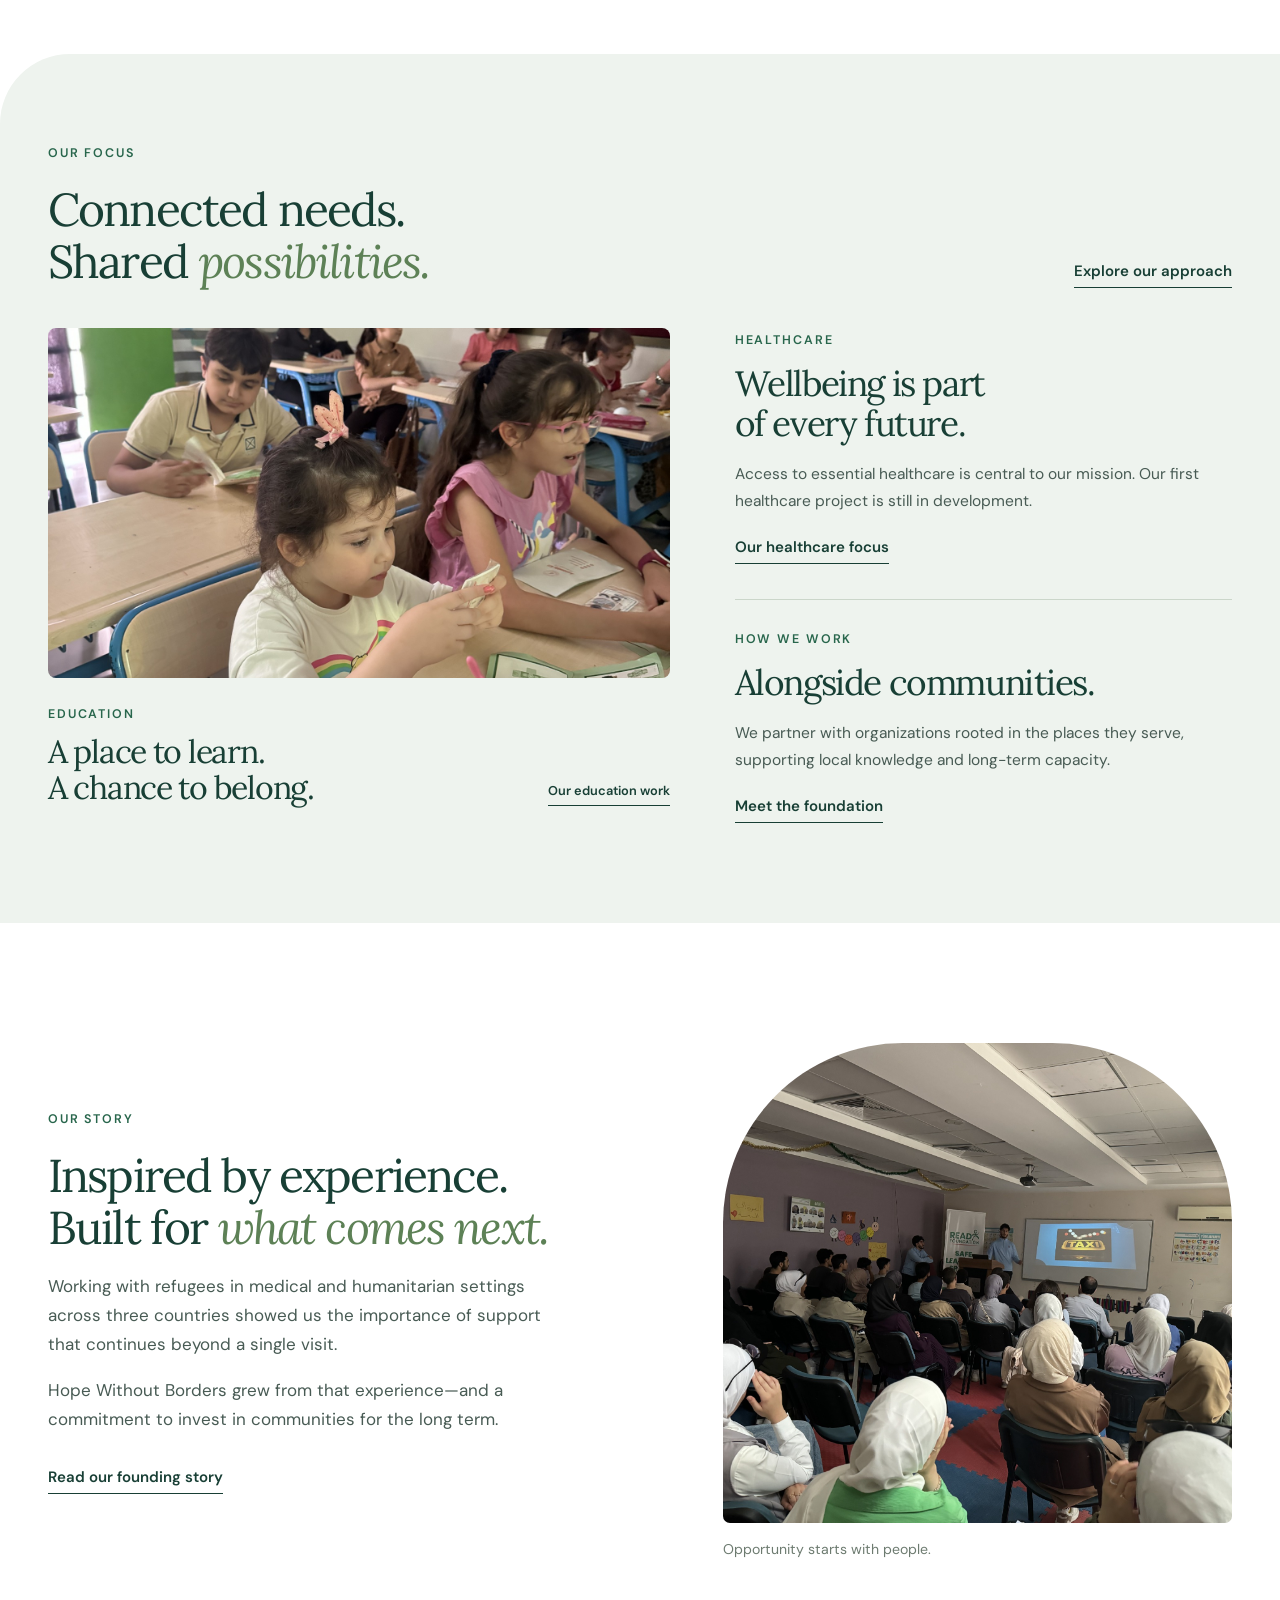
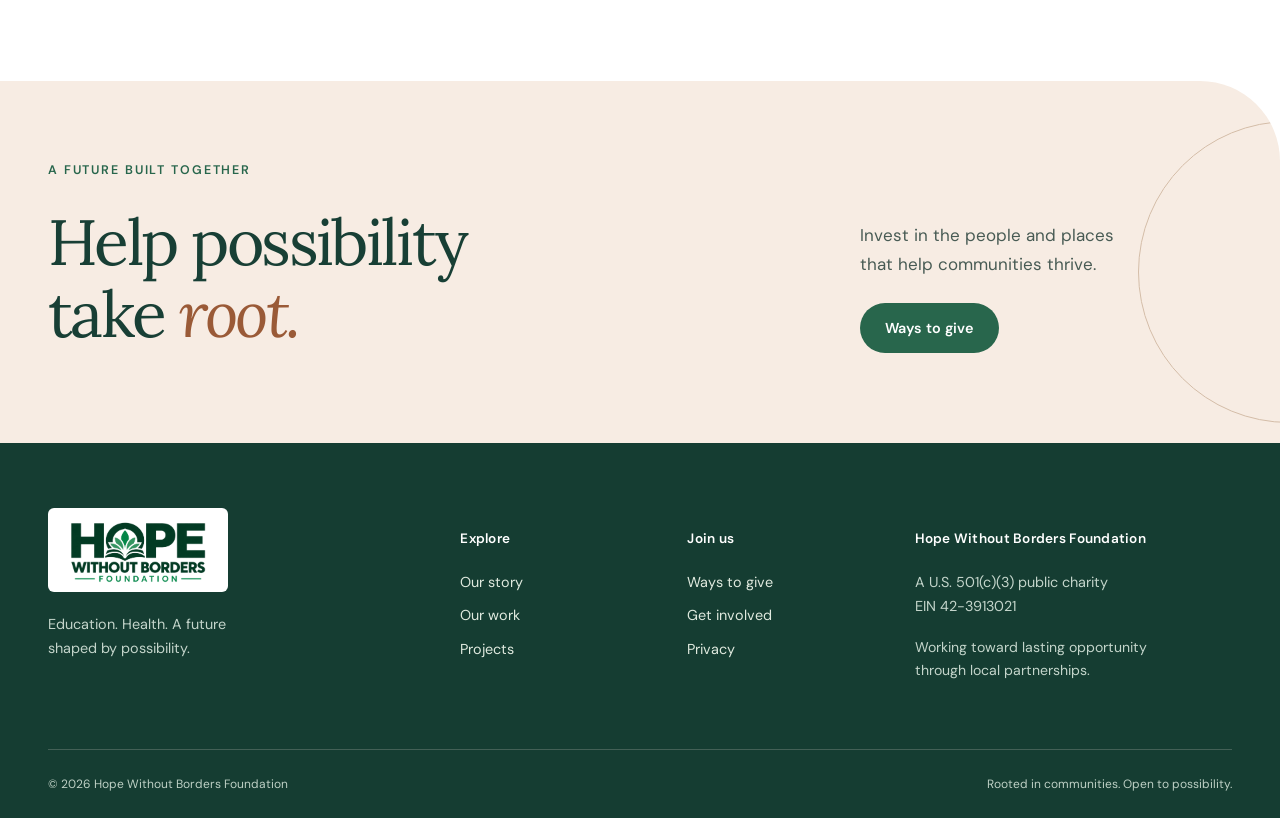
==== commit b1620aa0: "Refresh design assets on index.html" ====
--- a/index.html
+++ b/index.html
@@ -1 +1 @@
-<!doctype html><html lang="en"><head><meta charset="utf-8"/><meta content="width=device-width, initial-scale=1" name="viewport"/><title>Home | Hope Without Borders Foundation</title><meta content="Supporting education, healthcare, and lasting opportunity for refugees and underserved communities." name="description"/><meta content="#183f35" name="theme-color"/><link href="assets/hwb-logo.png" rel="icon"/><link href="assets/styles.css" rel="stylesheet"/><script defer="" src="assets/config.js"></script><script defer="" src="assets/site.js"></script></head><body class="page-index"><a class="skip" href="#main">Skip to content</a><div class="utility"><div class="wrap"><span>A future built together.</span><a href="jarabulus.html">Our first project: an education center in Syria</a></div></div><header><div class="wrap header"><a class="brand" href="index.html"><img src="assets/hwb-logo.png" alt="Hope Without Borders Foundation home" width="1774" height="887"></a><button class="menu-toggle" aria-expanded="false" aria-controls="main-nav" hidden>Menu</button><nav id="main-nav" aria-label="Main navigation"><a href="our-work.html">Our work</a><a href="projects.html">Projects</a><a href="about.html">Our story</a><a href="contact.html">Get involved</a><a class="button" href="donate.html">Donate</a></nav></div></header><main id="main"><section class="home-intro wrap"><div class="intro-top"><p class="eyebrow">Hope Without Borders Foundation</p><span class="intro-note">Education &amp; healthcare<br/>Through local partnerships</span></div><h1>Every community deserves<br/>room to <em>grow.</em></h1><div class="intro-bottom"><p>We invest in education and healthcare so refugees and underserved communities can build more independent, fulfilling lives.</p><a class="text-link" href="about.html">The purpose behind our work</a></div></section><section aria-label="Our first project" class="home-feature wrap"><div class="feature-photo"><img alt="Children sharing a classroom learning activity." class="hero-photo" loading="lazy" src="assets/photos/classroom-learning.jpg"/><span class="photo-label">Learning together. Growing together.</span></div><div class="feature-story"><span class="pill">Our first project · Preparing to open</span><p class="eyebrow">Jarabulus, Syria</p><h2>A familiar place.<br/>A new <em>beginning.</em></h2><p>After nearly a decade in Turkey, a community education center is moving to Syria. We’re helping its partner organization fund the opening.</p><a class="button" href="jarabulus.html">Explore the education center</a></div></section><section class="belief wrap"><p class="eyebrow">What we believe</p><h2>Lasting change grows when<br/>communities have the tools<br/>to shape <em>their own future.</em></h2><div class="belief-bottom"><span aria-hidden="true" class="line-mark"></span><p>A place to learn. Access to care. People who stay invested.<br/>These are the foundations of the work we’re building.</p></div></section><section class="focus-section"><div class="wrap"><div class="section-heading"><div><p class="eyebrow">Our focus</p><h2>Connected needs.<br/>Shared <em>possibilities.</em></h2></div><a class="text-link" href="our-work.html">Explore our approach</a></div><div class="focus-layout"><a class="education-feature" href="education.html"><div class="image-clip"><img alt="Children making paper crafts during a learning activity." class="" loading="lazy" src="assets/photos/classroom-activity.jpg"/></div><div class="focus-caption"><div><span class="eyebrow">Education</span><h3>A place to learn.<br/>A chance to belong.</h3></div><span class="text-link">Our education work</span></div></a><div class="focus-aside"><article><span class="eyebrow">Healthcare</span><h3>Wellbeing is part<br/>of every future.</h3><p>Access to essential healthcare is central to our mission. Our first healthcare project is still in development.</p><a class="text-link" href="healthcare.html">Our healthcare focus</a></article><article class="partnership-note"><span class="eyebrow">How we work</span><h3>Alongside communities.</h3><p>We partner with organizations rooted in the places they serve, supporting local knowledge and long-term capacity.</p><a class="text-link" href="about.html">Meet the foundation</a></article></div></div></div></section><section class="origin wrap"><div class="origin-copy"><p class="eyebrow">Our story</p><h2>Inspired by experience.<br/>Built for <em>what comes next.</em></h2><p>Working with refugees in medical and humanitarian settings across three countries showed us the importance of support that continues beyond a single visit.</p><p>Hope Without Borders grew from that experience—and a commitment to invest in communities for the long term.</p><a class="text-link" href="about.html">Read our founding story</a></div><figure><img alt="Participants gathered for a group learning session." class="" loading="lazy" src="assets/photos/group-session.jpg"/><figcaption>Opportunity starts with people.</figcaption></figure></section><section class="cta"><div class="wrap"><p class="eyebrow">A future built together</p><div class="cta-row"><h2>Help possibility<br/>take <em>root.</em></h2><div><p>Invest in the people and places<br/>that help communities thrive.</p><a class="button" href="donate.html">Ways to give</a></div></div></div></section></main><footer><div class="wrap footer-top"><div><a class="footer-brand" href="index.html"><img src="assets/hwb-logo.png" alt="Hope Without Borders Foundation"></a><p>Education. Health. A future<br>shaped by possibility.</p></div><div><h2>Explore</h2><a href="about.html">Our story</a><a href="our-work.html">Our work</a><a href="projects.html">Projects</a></div><div><h2>Join us</h2><a href="donate.html">Ways to give</a><a href="contact.html">Get involved</a><a href="privacy.html">Privacy</a></div><div><h2>Hope Without Borders Foundation</h2><p>A U.S. 501(c)(3) public charity<br>EIN 42-3913021</p><p class="small">Working toward lasting opportunity<br>through local partnerships.</p></div></div><div class="wrap footer-bottom"><span>© 2026 Hope Without Borders Foundation</span><span>Rooted in communities. Open to possibility.</span></div></footer><script defer src="assets/navigation.js"></script></body></html>+<!doctype html><html lang="en"><head><meta charset="utf-8"/><meta content="width=device-width, initial-scale=1" name="viewport"/><title>Home | Hope Without Borders Foundation</title><meta content="Supporting education, healthcare, and lasting opportunity for refugees and underserved communities." name="description"/><meta content="#183f35" name="theme-color"/><link href="assets/hwb-logo.png" rel="icon"/><link href="assets/styles.css?v=20261123" rel="stylesheet"/><script defer="" src="assets/config.js?v=20261123"></script><script defer="" src="assets/site.js?v=20261123"></script></head><body class="page-index"><a class="skip" href="#main">Skip to content</a><div class="utility"><div class="wrap"><span>A future built together.</span><a href="jarabulus.html">Our first project: an education center in Syria</a></div></div><header><div class="wrap header"><a class="brand" href="index.html"><img src="assets/hwb-logo.png" alt="Hope Without Borders Foundation home" width="1774" height="887"></a><button class="menu-toggle" aria-expanded="false" aria-controls="main-nav" hidden>Menu</button><nav id="main-nav" aria-label="Main navigation"><a href="our-work.html">Our work</a><a href="projects.html">Projects</a><a href="about.html">Our story</a><a href="contact.html">Get involved</a><a class="button" href="donate.html">Donate</a></nav></div></header><main id="main"><section class="home-intro wrap"><div class="intro-top"><p class="eyebrow">Hope Without Borders Foundation</p><span class="intro-note">Education &amp; healthcare<br/>Through local partnerships</span></div><h1>Every community deserves<br/>room to <em>grow.</em></h1><div class="intro-bottom"><p>We invest in education and healthcare so refugees and underserved communities can build more independent, fulfilling lives.</p><a class="text-link" href="about.html">The purpose behind our work</a></div></section><section aria-label="Our first project" class="home-feature wrap"><div class="feature-photo"><img alt="Children sharing a classroom learning activity." class="hero-photo" loading="lazy" src="assets/photos/classroom-learning.jpg"/><span class="photo-label">Learning together. Growing together.</span></div><div class="feature-story"><span class="pill">Our first project · Preparing to open</span><p class="eyebrow">Jarabulus, Syria</p><h2>A familiar place.<br/>A new <em>beginning.</em></h2><p>After nearly a decade in Turkey, a community education center is moving to Syria. We’re helping its partner organization fund the opening.</p><a class="button" href="jarabulus.html">Explore the education center</a></div></section><section class="belief wrap"><p class="eyebrow">What we believe</p><h2>Lasting change grows when<br/>communities have the tools<br/>to shape <em>their own future.</em></h2><div class="belief-bottom"><span aria-hidden="true" class="line-mark"></span><p>A place to learn. Access to care. People who stay invested.<br/>These are the foundations of the work we’re building.</p></div></section><section class="focus-section"><div class="wrap"><div class="section-heading"><div><p class="eyebrow">Our focus</p><h2>Connected needs.<br/>Shared <em>possibilities.</em></h2></div><a class="text-link" href="our-work.html">Explore our approach</a></div><div class="focus-layout"><a class="education-feature" href="education.html"><div class="image-clip"><img alt="Children making paper crafts during a learning activity." class="" loading="lazy" src="assets/photos/classroom-activity.jpg"/></div><div class="focus-caption"><div><span class="eyebrow">Education</span><h3>A place to learn.<br/>A chance to belong.</h3></div><span class="text-link">Our education work</span></div></a><div class="focus-aside"><article><span class="eyebrow">Healthcare</span><h3>Wellbeing is part<br/>of every future.</h3><p>Access to essential healthcare is central to our mission. Our first healthcare project is still in development.</p><a class="text-link" href="healthcare.html">Our healthcare focus</a></article><article class="partnership-note"><span class="eyebrow">How we work</span><h3>Alongside communities.</h3><p>We partner with organizations rooted in the places they serve, supporting local knowledge and long-term capacity.</p><a class="text-link" href="about.html">Meet the foundation</a></article></div></div></div></section><section class="origin wrap"><div class="origin-copy"><p class="eyebrow">Our story</p><h2>Inspired by experience.<br/>Built for <em>what comes next.</em></h2><p>Working with refugees in medical and humanitarian settings across three countries showed us the importance of support that continues beyond a single visit.</p><p>Hope Without Borders grew from that experience—and a commitment to invest in communities for the long term.</p><a class="text-link" href="about.html">Read our founding story</a></div><figure><img alt="Participants gathered for a group learning session." class="" loading="lazy" src="assets/photos/group-session.jpg"/><figcaption>Opportunity starts with people.</figcaption></figure></section><section class="cta"><div class="wrap"><p class="eyebrow">A future built together</p><div class="cta-row"><h2>Help possibility<br/>take <em>root.</em></h2><div><p>Invest in the people and places<br/>that help communities thrive.</p><a class="button" href="donate.html">Ways to give</a></div></div></div></section></main><footer><div class="wrap footer-top"><div><a class="footer-brand" href="index.html"><img src="assets/hwb-logo.png" alt="Hope Without Borders Foundation"></a><p>Education. Health. A future<br>shaped by possibility.</p></div><div><h2>Explore</h2><a href="about.html">Our story</a><a href="our-work.html">Our work</a><a href="projects.html">Projects</a></div><div><h2>Join us</h2><a href="donate.html">Ways to give</a><a href="contact.html">Get involved</a><a href="privacy.html">Privacy</a></div><div><h2>Hope Without Borders Foundation</h2><p>A U.S. 501(c)(3) public charity<br>EIN 42-3913021</p><p class="small">Working toward lasting opportunity<br>through local partnerships.</p></div></div><div class="wrap footer-bottom"><span>© 2026 Hope Without Borders Foundation</span><span>Rooted in communities. Open to possibility.</span></div></footer><script defer src="assets/navigation.js?v=20261123"></script></body></html>
--- a/assets/styles.css
+++ b/assets/styles.css
@@ -1,6 +1,6 @@
-:root{--forest:#123c30;--deep:#0c2d24;--green:#24724f;--lime:#d8ed9c;--pale:#f0f4ed;--ink:#19372c;--muted:#5b6b62;--line:#dce3dc;--max:1200px}*{box-sizing:border-box}body{margin:0;background:#fff;color:var(--ink);font:16px/1.65 Arial,Helvetica,sans-serif}h1,h2,h3,p,figure{margin:0}h1,h2,h3{line-height:1.12;letter-spacing:-.035em;font-weight:600}h1{font-size:clamp(40px,5.2vw,68px);max-width:920px}h2{font-size:clamp(29px,3.1vw,42px)}h3{font-size:23px}p{margin-top:20px}a{color:inherit;text-underline-offset:5px}img{display:block;max-width:100%;object-fit:cover}button{font:inherit}a,button{-webkit-tap-highlight-color:transparent}a:focus-visible,button:focus-visible,summary:focus-visible{outline:3px solid #b37b10;outline-offset:5px}[hidden]{display:none!important}.container{width:min(var(--max),calc(100% - 80px));margin-inline:auto}.skip-link{position:absolute;top:-90px;left:12px;background:white;padding:12px;z-index:99}.skip-link:focus{top:10px}.draft-banner{background:var(--deep);color:#d7e5d7;text-align:center;font-size:11px;padding:5px 16px;letter-spacing:.035em}.draft-banner span{margin:0 9px}.site-header{background:white;border-bottom:1px solid var(--line)}.header-inner{min-height:98px;display:flex;align-items:center;justify-content:space-between;gap:30px}.brand{flex-shrink:0}.brand-logo{width:156px;height:auto;object-fit:contain}.nav{display:flex;gap:29px;align-items:center}.nav>a{font-size:13px;font-weight:600;text-decoration:none;white-space:nowrap}.nav>a:not(.button){padding:11px 0;border-bottom:2px solid transparent}.nav>a[aria-current=page]:not(.button){border-color:var(--green);color:var(--green)}.nav>a:hover:not(.button){color:var(--green)}.button{display:inline-flex;justify-content:center;align-items:center;gap:24px;min-height:48px;padding:13px 21px;background:var(--forest);color:white;text-decoration:none;font-size:14px;font-weight:600;border:1px solid var(--forest);border-radius:3px;line-height:1.4;cursor:pointer}.button:hover{background:#245a44}.button.lime{background:var(--lime);border-color:var(--lime);color:var(--deep)}.button.lime:hover{background:#e7f6bd}.button.disabled{background:#e6ebe4;border-color:#e6ebe4;color:#4e5c50;cursor:not-allowed}.menu-toggle{display:none;background:white;border:1px solid var(--line);border-radius:3px;padding:8px 12px;color:var(--ink)}.menu-toggle span{margin-left:12px}.eyebrow{display:block;font-size:11px;font-weight:700;letter-spacing:.13em;text-transform:uppercase;color:var(--green);margin-bottom:18px}.text-link{display:inline-flex;gap:20px;font-size:14px;font-weight:600;text-decoration:none;padding-bottom:4px;border-bottom:1px solid #89a08d;margin-top:23px}.text-link:hover{color:var(--green);border-color:var(--green)}.section{padding-block:68px}.home-hero{background:var(--forest);color:white}.hero-grid{display:grid;grid-template-columns:1fr 1fr;gap:68px;min-height:560px}.hero-copy{padding:64px 0;align-self:center}.hero-copy .eyebrow{color:var(--lime)}.hero-copy h1{font-size:clamp(42px,4.6vw,62px);line-height:1.04;letter-spacing:-.045em}.hero-copy h1 span{color:var(--lime)}.hero-copy p{color:#dbe6dc;font-size:18px;max-width:490px;margin-top:26px}.hero-photo{position:relative;min-height:560px;overflow:hidden}.hero-photo>img{width:100%;height:100%;position:absolute;inset:0;object-position:50% 43%}.photo-strip{position:absolute;bottom:0;left:0;right:0;background:linear-gradient(transparent,#0009);padding:54px 25px 20px;font-size:12px;color:#fff}.actions{display:flex;align-items:center;gap:24px;margin-top:32px;flex-wrap:wrap}.hero-link{font-size:14px;text-decoration:none;border-bottom:1px solid #b1c6ad;padding-bottom:3px}.registration-strip{background:var(--pale);border-bottom:1px solid var(--line)}.registration-strip>.container{display:flex;justify-content:space-between;gap:20px;padding-block:18px;font-size:12px;font-weight:600;color:var(--green)}.home-project{display:grid;grid-template-columns:.95fr 1.05fr;gap:94px;align-items:center}.section-intro h2{max-width:420px}.section-intro p{color:var(--muted);max-width:480px}.project-card{border:1px solid var(--line);border-radius:5px;overflow:hidden;background:white}.card-image{display:block;position:relative;overflow:hidden}.card-image img{width:100%;height:285px;object-position:50% 47%;transition:transform .25s}.card-image:hover img{transform:scale(1.025)}.badge{position:absolute;left:20px;bottom:20px;display:inline-flex;align-items:center;gap:7px;background:var(--lime);color:var(--deep);padding:6px 11px;border-radius:3px;font-size:11px;font-weight:700;line-height:1.5}.badge:before{content:'';width:6px;height:6px;background:var(--green);border-radius:50%}.badge.inline{position:static;margin-bottom:23px}.card-copy{padding:28px 30px}.card-copy .eyebrow{font-size:10px;margin-bottom:13px}.card-copy h3{font-size:28px}.card-copy h3 a{text-decoration:none}.card-copy h3 a:hover{color:var(--green)}.card-copy p{color:var(--muted);font-size:15px;margin-top:14px}.card-copy .text-link{margin-top:18px}.purpose-band{background:var(--pale);border-top:1px solid var(--line);padding-block:50px}.purpose-inner{display:grid;grid-template-columns:1fr 1fr;gap:94px}.purpose-inner h2{font-size:35px;max-width:440px}.purpose-inner p{margin-top:0;color:var(--muted)}.page-head{background:var(--pale);padding:25px 0 48px;border-bottom:1px solid var(--line)}.breadcrumb{display:flex;gap:10px;align-items:center;flex-wrap:wrap;font-size:11px;color:var(--muted);margin-bottom:40px}.breadcrumb a{text-decoration:none}.breadcrumb a:hover{text-decoration:underline}.page-head .eyebrow{margin-bottom:16px}.lead{max-width:760px;font-size:19px;line-height:1.6;color:var(--muted);margin-top:22px}.program-grid{display:grid;grid-template-columns:1fr 1fr;gap:28px}.program{padding:38px;border:1px solid var(--line);border-top:4px solid var(--green)}.program.pale{background:var(--pale);border-top-color:#9aac92}.program-number{font-size:11px;font-weight:700;letter-spacing:.12em;margin-bottom:33px;color:var(--green)}.program h2{font-size:34px}.program p{color:var(--muted)}.program .button{margin-top:30px}.soft-section{background:#f6f8f4;border-top:1px solid var(--line)}.section-title{display:flex;align-items:flex-end;justify-content:space-between;gap:25px;margin-bottom:35px}.section-title .eyebrow{margin-bottom:12px}.section-title .text-link{flex-shrink:0}.count-label{font-size:12px;color:var(--muted)}.project-directory{display:grid;grid-template-columns:1fr 1fr;gap:75px;align-items:start}.directory-note{padding:32px 0;max-width:420px}.directory-note p{color:var(--muted)}.project-facts{margin:25px 0 0}.project-facts>div{border-bottom:1px solid var(--line);padding:16px 0}.project-facts dt{font-size:10px;letter-spacing:.1em;text-transform:uppercase;color:var(--muted);margin-bottom:4px}.project-facts dd{margin:0;font-size:15px;font-weight:600}.project-layout{display:grid;grid-template-columns:minmax(0,1fr) 310px;gap:60px;align-items:start}.project-cover{height:450px;overflow:hidden;border-radius:4px}.project-cover img{height:100%;width:100%;object-position:50% 63%}.caption,figcaption{font-size:12px;color:var(--muted);margin-top:12px;line-height:1.5}.article-copy h2{font-size:32px;margin-top:45px}.article-copy h2:first-child{margin-top:0}.article-copy>.eyebrow{margin-top:40px}.article-copy>.eyebrow+h2{margin-top:0}.article-copy p{color:var(--muted)}.program-list{margin-top:28px}.program-list article{display:grid;grid-template-columns:35px 1fr;gap:20px;padding:25px 0;border-top:1px solid var(--line)}.program-list article>span{font-size:12px;color:var(--green)}.program-list h3{font-size:21px}.program-list p{margin-top:12px}.project-sidebar{padding:28px;border:1px solid var(--line);border-top:4px solid var(--green);border-radius:3px;background:#fff}.project-sidebar h2{font-size:24px}.project-sidebar .button{margin-top:26px;width:100%;gap:12px}.small{font-size:12px;color:var(--muted)}.sidebar-note{font-size:12px;color:var(--muted);margin-top:24px;padding-top:22px;border-top:1px solid var(--line)}.gallery{display:grid;grid-template-columns:1fr 1.35fr;gap:28px}.gallery img{height:390px;width:100%;object-position:50% 45%;border-radius:4px}.gallery figure:nth-child(2) img{object-position:center}.story-grid{display:grid;grid-template-columns:1fr 1fr;gap:70px;align-items:center}.story-photo img{width:100%;height:430px;object-position:50% 60%;border-radius:4px}.mission-section{background:var(--forest);color:white}.mission-section .eyebrow{color:var(--lime)}.mission-section h2{max-width:760px}.mission-section p{font-size:20px;max-width:950px;color:#dbe6dc}.geography{display:grid;grid-template-columns:.85fr 1.15fr;gap:70px}.geography p{color:var(--muted)}.countries{display:flex;gap:10px;flex-wrap:wrap}.countries span{background:var(--pale);border:1px solid var(--line);padding:9px 15px;font-size:14px}.registration-note{padding:30px 0 50px;border-top:1px solid var(--line)}.registration-note h2{font-size:22px}.registration-note p{font-size:14px;color:var(--muted);max-width:850px;margin-top:13px}.donation-layout{display:grid;grid-template-columns:1.15fr .85fr;gap:70px;align-items:start}.donation-photo{height:350px;overflow:hidden;border-radius:4px}.donation-photo img{height:100%;width:100%;object-position:50% 47%}.giving-box{border:1px solid var(--line);border-top:4px solid var(--green);padding:35px}.giving-box h2{font-size:32px}.giving-box p{color:var(--muted);font-size:15px}.giving-box .button{width:100%;margin-top:25px}.charity-details{border-top:1px solid var(--line);padding-top:23px;margin-top:28px;font-size:13px}.charity-details p{font-size:13px;margin-top:6px}details{padding:18px 0;border-bottom:1px solid var(--line)}summary{cursor:pointer;font-size:14px;font-weight:600}details p{font-size:13px!important;margin-top:12px}.contact-layout{display:grid;grid-template-columns:1fr 1fr;gap:70px;align-items:start}.contact-layout p{color:var(--muted)}.contact-item{padding-top:22px;margin-top:26px;border-top:1px solid var(--line)}.contact-item h3{font-size:19px}.contact-item p{margin-top:10px;font-size:15px}.contact-photo img{height:460px;width:100%;object-position:52% 60%;border-radius:4px}.narrow{max-width:800px}.not-found{min-height:400px}.not-found .button{margin-top:25px}.site-footer{background:var(--deep);color:#fff;padding:48px 0 20px}.footer-grid{display:grid;grid-template-columns:1.45fr .65fr 1fr 1fr;gap:45px}.footer-brand{display:inline-block;background:#fff;padding:10px 14px;border-radius:3px}.footer-brand .brand-logo{width:175px}.footer-grid h2{font-size:12px;text-transform:uppercase;letter-spacing:.08em;margin:7px 0 20px;color:#d8e9d4}.footer-grid>div>a:not(.footer-brand){display:block;text-decoration:none;font-size:13px;margin:10px 0;color:#e3ece1}.footer-grid>div>a:hover{text-decoration:underline}.footer-grid p{font-size:13px;color:#b9cfc0;max-width:290px}.footer-bottom{display:flex;justify-content:space-between;gap:20px;font-size:11px;color:#b9cfc0;border-top:1px solid #365447;padding-top:20px;margin-top:35px}
-@media(min-width:1400px){.hero-grid{min-height:600px}.hero-photo{min-height:600px}}
-@media(max-width:1050px){.container{width:calc(100% - 48px)}.nav{gap:20px}.hero-grid{gap:35px;min-height:520px}.hero-photo{min-height:520px}.hero-copy h1{font-size:48px}.home-project,.purpose-inner{gap:45px}.project-layout{gap:35px;grid-template-columns:minmax(0,1fr) 285px}.donation-layout,.story-grid,.contact-layout{gap:40px}.footer-grid{gap:25px}.program{padding:28px}.program h2{font-size:30px}}
-@media(max-width:850px){.header-inner{min-height:90px;flex-wrap:wrap;gap:0}.brand-logo{width:143px}.menu-toggle{display:block}.nav{display:none;flex-direction:column;align-items:stretch;width:100%;gap:0;padding:12px 0 22px}.nav.is-open{display:flex}.nav>a:not(.button){padding:12px 0;border:0}.nav>a[aria-current=page]:not(.button){font-weight:700}.nav-donate{margin-top:10px}.hero-grid{grid-template-columns:1fr 1fr;gap:25px}.hero-copy h1{font-size:40px}.hero-copy p{font-size:16px}.hero-copy{padding:40px 0}.hero-photo{min-height:510px}.registration-strip>.container{flex-wrap:wrap;justify-content:flex-start;gap:10px 28px;font-size:11px}.section{padding-block:48px}.home-project{gap:30px}.project-directory{gap:40px}.card-image img{height:230px}.card-copy{padding:23px}.card-copy h3{font-size:25px}.project-layout{grid-template-columns:1fr;gap:35px}.project-sidebar{max-width:none}.project-sidebar .project-facts{display:grid;grid-template-columns:1fr 1fr;gap:0 30px}.project-sidebar .button{width:auto}.gallery img{height:300px}.giving-box{padding:25px}.donation-layout{gap:30px;grid-template-columns:1fr 1fr}.contact-photo img{height:420px}.footer-grid{grid-template-columns:1fr 1fr;gap:30px 45px}.page-head{padding-bottom:35px}.breadcrumb{margin-bottom:28px}.lead{font-size:17px}.program h2{font-size:28px}}
-@media(max-width:620px){.container{width:calc(100% - 36px)}h1{font-size:40px}h2{font-size:30px}.hero-grid{grid-template-columns:1fr;gap:0}.hero-copy{padding:38px 0}.hero-copy h1{font-size:44px;max-width:480px}.hero-photo{min-height:390px;margin-inline:-18px}.hero-photo>img{object-position:50% 42%}.hero-copy p{max-width:460px}.actions{gap:20px;margin-top:25px}.registration-strip>.container{display:grid;grid-template-columns:1fr 1fr;gap:10px;font-size:10px}.home-project,.purpose-inner,.program-grid,.project-directory,.story-grid,.geography,.donation-layout,.contact-layout{grid-template-columns:1fr;gap:30px}.section{padding-block:40px}.home-project .project-card{margin-top:0}.section-intro h2{max-width:480px}.card-image img{height:280px}.purpose-band{padding-block:35px}.purpose-inner h2{font-size:30px}.purpose-inner{gap:22px}.page-head h1{font-size:39px}.page-head{padding-top:20px;padding-bottom:32px}.section-title{align-items:flex-start;flex-direction:column;gap:14px}.section-title .text-link{margin-top:0}.directory-note{padding:0;max-width:none}.project-cover{height:340px}.article-copy h2{font-size:28px;margin-top:35px}.gallery{grid-template-columns:1fr;gap:26px}.gallery img{height:400px}.gallery figure:nth-child(2) img{height:auto;aspect-ratio:4/3}.story-photo img{height:auto;aspect-ratio:4/3}.mission-section p{font-size:17px}.donation-photo{height:320px}.contact-photo img{height:auto;aspect-ratio:4/3}.footer-grid{gap:30px 20px}.footer-grid>div:first-child{grid-column:1/-1}.footer-grid>div:first-child p{max-width:400px}.footer-bottom{flex-direction:column;gap:8px}.footer-grid h2{font-size:10px}.footer-grid p,.footer-grid>div>a:not(.footer-brand){font-size:12px}.program{padding:27px}.project-sidebar .project-facts{grid-template-columns:1fr}.project-sidebar{padding:25px}.badge{left:16px;bottom:16px}.not-found{padding-top:60px}}
-@media(prefers-reduced-motion:reduce){*,*:before,*:after{animation:none!important;transition:none!important;scroll-behavior:auto!important}}
+@import url('https://fonts.googleapis.com/css2?family=DM+Sans:wght@400;500;600;700&family=Lora:ital,wght@0,400;0,500;0,600;1,400;1,500&display=swap');
+:root{--ink:#183f35;--body:#485b54;--green:#28664c;--lime:#dfedb2;--sage:#eef3ee;--warm:#f7ece3;--line:#d9e1db;--white:#fff;--serif:'Lora',Georgia,serif;--sans:'DM Sans',Arial,sans-serif}*{box-sizing:border-box}html{scroll-behavior:smooth}body{margin:0;background:#fff;color:var(--ink);font:400 17px/1.7 var(--sans);-webkit-font-smoothing:antialiased}a{color:inherit;text-decoration:none}img{display:block;max-width:100%;object-fit:cover}button{font:inherit}h1,h2,h3,p,figure{margin:0}h1,h2,h3{font-family:var(--serif);font-weight:400;line-height:1.13;letter-spacing:-.04em}h1{font-size:clamp(2.9rem,5.8vw,5.5rem)}h2{font-size:clamp(2.1rem,3.6vw,3.5rem)}h3{font-size:clamp(1.6rem,2.3vw,2.3rem)}em{font-weight:400;color:#5d8156}p{color:var(--body);margin:1.1rem 0;max-width:65ch}a,button,summary{touch-action:manipulation}a:focus-visible,button:focus-visible,summary:focus-visible{outline:3px solid #b26333;outline-offset:6px}a:hover{color:#638652}.wrap{width:min(1240px,calc(100% - 96px));margin-inline:auto}.section{padding-block:90px}.eyebrow{font:600 .78rem/1.5 var(--sans);letter-spacing:.15em;text-transform:uppercase;color:var(--green);margin:0 0 22px}.small,figcaption{font-size:.88rem;line-height:1.6}.skip{position:absolute;left:12px;top:-100px;z-index:20;background:white;padding:12px}.skip:focus{top:12px}.utility{background:var(--sage);font-size:.8rem;padding:7px 0;color:var(--green)}.utility .wrap{display:flex;justify-content:space-between;gap:20px}.utility a{text-decoration:underline;text-underline-offset:3px}header{background:rgba(255,255,255,.97);position:relative;z-index:5}.header{display:flex;align-items:center;justify-content:space-between;min-height:104px;gap:35px}.brand{width:174px;flex-shrink:0}.brand img{width:100%;height:84px;object-fit:contain}nav{display:flex;align-items:center;gap:34px;font-size:.94rem}nav>a:not(.button){position:relative;padding:10px 0}nav>a[aria-current]:after{content:'';height:2px;background:var(--green);position:absolute;bottom:3px;left:0;right:0}.button{display:inline-flex;align-items:center;justify-content:center;background:var(--green);color:white;padding:15px 25px;border-radius:999px;min-height:50px;font:600 .9rem/1.4 var(--sans);text-align:center;transition:background .2s,transform .2s}.button:hover{background:#183f35;color:white;transform:translateY(-2px)}nav .button{min-width:118px}.menu-toggle{display:none;border:1px solid var(--line);border-radius:30px;background:#fff;padding:9px 18px;color:var(--ink)}.text-link{font-weight:600;font-size:.94rem;border-bottom:1px solid currentColor;padding-bottom:5px;display:inline-block;line-height:1.5}.home-intro{padding-top:54px;padding-bottom:46px}.intro-top,.intro-bottom{display:flex;justify-content:space-between;gap:35px;align-items:center}.intro-note{font-size:.8rem;line-height:1.6;color:#6c7b71}.home-intro h1{margin:15px 0 27px;max-width:1100px}.home-intro h1 em{position:relative}.intro-bottom p{margin:0;max-width:650px;font-size:1.08rem}.intro-bottom .text-link{flex-shrink:0}.home-feature{display:grid;grid-template-columns:1.25fr 1fr;min-height:495px}.feature-photo{position:relative;min-width:0}.feature-photo img{width:100%;height:100%;max-height:570px;border-radius:9px 0 0 9px;object-position:center}.photo-label{position:absolute;bottom:22px;left:26px;color:white;font-size:.85rem;text-shadow:0 1px 8px #000;background:#183f35bb;padding:5px 12px;border-radius:20px}.feature-story{background:var(--sage);padding:40px 42px;border-radius:0 9px 9px 0;display:flex;flex-direction:column;align-items:flex-start;justify-content:center}.pill{display:inline-block;font-size:.73rem;background:#dce8d9;color:#305338;border-radius:20px;padding:6px 12px;margin-bottom:25px}.feature-story .eyebrow{margin-bottom:14px}.feature-story h2{font-size:clamp(2rem,3vw,3rem)}.feature-story p:not(.eyebrow){font-size:.97rem;margin:22px 0}.belief{padding:120px 0 105px}.belief h2{font-size:clamp(2.3rem,4.2vw,4rem);max-width:1050px}.belief-bottom{display:flex;gap:28px;margin:32px 0 0 20%;align-items:center}.line-mark{width:65px;height:1px;background:#9dae8b;flex-shrink:0}.belief-bottom p{margin:0;font-size:1rem}.focus-section{background:var(--sage);padding:90px 0 100px;border-radius:70px 0 0 0}.section-heading{display:flex;justify-content:space-between;align-items:end;gap:40px;margin-bottom:40px}.section-heading>p{max-width:420px}.section-heading .text-link{flex-shrink:0}.focus-layout{display:grid;grid-template-columns:1.25fr 1fr;gap:65px}.image-clip{overflow:hidden;border-radius:8px}.education-feature img{height:350px;width:100%;transition:transform .5s}.education-feature:hover img{transform:scale(1.025)}.focus-caption{display:flex;justify-content:space-between;gap:20px;align-items:end;margin-top:27px}.focus-caption .eyebrow{display:block;margin-bottom:10px}.focus-caption h3{font-size:2rem}.focus-caption .text-link{font-size:.8rem;white-space:nowrap}.focus-aside article{padding:3px 0 35px}.focus-aside .partnership-note{padding:30px 0 0;border-top:1px solid #cbd6ca}.focus-aside .eyebrow{display:block;margin-bottom:14px}.focus-aside h3{font-size:2.2rem}.focus-aside p{font-size:.97rem}.origin{display:grid;grid-template-columns:1.15fr 1fr;gap:90px;padding-block:120px;align-items:center}.origin-copy p{max-width:500px}.origin-copy .text-link{margin-top:14px}.origin figure{position:relative}.origin img{height:480px;width:100%;border-radius:180px 180px 7px 7px}.origin figcaption{margin-top:15px;color:#6d7b70}.cta{position:relative;background:var(--warm);padding:80px 0 90px;border-radius:0 80px 0 0;overflow:hidden}.cta:after{content:'';width:300px;height:300px;border:1px solid #d4bda8;border-radius:50%;position:absolute;right:-160px;top:40px;pointer-events:none}.cta-row{display:flex;justify-content:space-between;align-items:center;gap:45px}.cta h2{font-size:clamp(2.8rem,5vw,4.7rem)}.cta em{color:#9a5a37}.cta p{margin-bottom:24px}.cta-row>div{margin-right:10%}footer{padding:65px 0 24px;background:#153d32;color:#fff}.footer-top{display:grid;grid-template-columns:1.4fr .7fr .7fr 1.2fr;gap:42px}.footer-brand{display:block;width:180px;background:white;border-radius:6px;margin-bottom:20px;padding:5px 12px}.footer-brand img{height:74px;width:100%;object-fit:contain}footer p{color:#c4d5cb;font-size:.9rem}footer h2{font:600 .85rem/1.6 var(--sans);letter-spacing:.02em;margin:20px 0}footer a:not(.footer-brand){display:block;font-size:.9rem;margin:9px 0;color:#e0eadf}footer a:hover{color:var(--lime)}.footer-bottom{display:flex;justify-content:space-between;border-top:1px solid #436056;padding-top:24px;margin-top:50px;gap:20px;color:#bed0c5;font-size:.75rem}.page-intro{padding:28px 0 65px;background:linear-gradient(180deg,#fff 0%,#f3f6f1 100%)}.crumb{font-size:.78rem;color:#718075;margin:0 0 55px}.crumb a{text-decoration:underline}.page-intro h1{max-width:1000px;font-size:clamp(2.8rem,5.3vw,5rem)}.page-intro .lead{font-size:1.14rem;max-width:690px;margin-top:25px}.page-intro .eyebrow{margin-bottom:18px}.story-grid,.detail-grid,.giving-grid{display:grid;grid-template-columns:1.1fr 1fr;gap:85px;align-items:start}.story-grid{align-items:center}.story-grid>img{width:100%;height:470px;border-radius:8px 100px 8px 8px}.story-grid p{font-size:1rem}.project-feature{display:grid;grid-template-columns:1.2fr 1fr;gap:65px;align-items:center}.project-image{position:relative;display:block}.project-image img{width:100%;height:440px;border-radius:8px 80px 8px 8px}.tag{position:absolute;top:22px;left:22px;padding:7px 15px;background:#fff;border-radius:25px;font-size:.8rem;color:var(--ink)}.project-copy h2{font-size:clamp(2rem,3.4vw,3.2rem)}.project-copy p{font-size:1rem}.pale{background:var(--sage);border-radius:65px 0 0 0}.narrow{max-width:820px}.work-grid{display:grid;grid-template-columns:1fr 1fr;gap:75px}.work-card{padding:10px 0 35px;border-bottom:1px solid var(--line);display:block}.work-card.dark{background:none;color:var(--ink)}.work-card h2,.work-card h3{max-width:520px}.work-card .button{margin-top:14px}.project-banner{position:relative;margin-top:50px}.project-banner img{height:490px;width:100%;border-radius:10px}.detail-grid{grid-template-columns:1.6fr 1fr;gap:100px}.detail-grid h2{font-size:2.5rem}.detail-grid p{font-size:1rem}.facts{padding:35px;background:var(--sage);border-radius:7px 55px 7px 7px}.facts h3{font-size:1.6rem}.facts dt{font-size:.75rem;text-transform:uppercase;letter-spacing:.1em;color:#667a68;margin-top:22px}.facts dd{margin:2px 0 18px;font-size:1rem}.facts .button{width:100%}.spaced{margin-top:55px}.program{padding:28px 0 15px;border-bottom:1px solid var(--line)}.program h3{font-size:1.65rem}.photo-grid{display:grid;grid-template-columns:1fr 1fr;gap:28px}.photo-grid img{width:100%;height:350px;border-radius:7px}.notice{padding:25px 0;margin:30px 0;border-block:1px solid var(--line)}.notice h3{font-size:1.6rem}.giving-photo{height:350px;width:100%;border-radius:7px 80px 7px 7px;margin-bottom:30px}.giving-panel{background:var(--warm);padding:42px;align-self:start}.giving-panel h2{font-size:2.8rem}.giving-registration{border-top:1px solid #dcc9b7;padding-top:30px;margin-top:35px}.giving-registration h3{font-size:1.5rem}.faq{padding-top:10px}.faq>h2{margin-bottom:30px}details{border-bottom:1px solid var(--line);padding:22px 0}summary{font-weight:500;cursor:pointer;font-size:1.05rem}details p{font-size:1rem}.legal-heading{font-size:1.8rem;margin-top:32px}[hidden]{display:none!important}
+@media(min-width:1600px){.wrap{width:min(1380px,calc(100% - 140px))}.home-feature{min-height:540px}}
+@media(max-width:1000px){.wrap{width:calc(100% - 56px)}nav{gap:20px}.header{gap:20px}.home-intro h1 br{display:none}.intro-bottom{align-items:start}.intro-bottom p{max-width:60%}.home-feature{grid-template-columns:1fr 1fr}.feature-story{padding:30px}.focus-layout{gap:35px}.focus-caption{display:block}.focus-caption .text-link{margin-top:15px}.origin{gap:40px}.footer-top{grid-template-columns:1.2fr 1fr;gap:30px}.story-grid,.detail-grid,.giving-grid,.project-feature{gap:40px}.project-image img{height:400px}.cta-row>div{margin-right:0}}
+@media(max-width:760px){body{font-size:16px}.wrap{width:calc(100% - 40px)}.utility{font-size:.73rem}.utility .wrap>span{display:none}.utility .wrap{justify-content:center}.header{min-height:88px}.brand{width:142px}.brand img{height:70px}.menu-toggle{display:block}nav{display:flex;position:absolute;top:100%;left:0;right:0;background:white;flex-direction:column;align-items:stretch;padding:20px 25px 30px;box-shadow:0 12px 18px #183f3510}nav:not(.open){display:none}nav .button{align-self:start}nav>a:not(.button){padding:5px 0}.home-intro{padding-top:30px;padding-bottom:30px}.intro-note{display:none}.intro-top .eyebrow{font-size:.68rem;margin-bottom:5px}.home-intro h1{font-size:clamp(2.8rem,9.5vw,4.1rem);margin:18px 0 22px}.intro-bottom{display:block}.intro-bottom p{max-width:100%;font-size:1rem}.intro-bottom .text-link{margin-top:22px}.home-feature{display:flex;flex-direction:column}.feature-photo img{height:320px;border-radius:8px 8px 0 0}.feature-story{padding:28px;border-radius:0 0 8px 8px}.feature-story h2{font-size:2.5rem}.photo-label{font-size:.75rem;left:18px;bottom:18px}.pill{margin-bottom:20px;font-size:.7rem}.belief{padding:70px 0}.belief h2{font-size:2.4rem}.belief h2 br{display:none}.belief-bottom{margin:25px 0 0;gap:16px}.belief-bottom p br{display:none}.line-mark{width:35px}.focus-section{padding:60px 0;border-radius:40px 0 0 0}.section-heading{display:block;margin-bottom:30px}.section-heading .text-link{margin-top:24px}.focus-layout{display:block}.education-feature img{height:300px}.focus-aside{margin-top:45px}.focus-aside article{padding-bottom:25px}.focus-aside h3 br{display:none}.origin{display:flex;flex-direction:column;padding-block:70px;gap:35px;align-items:stretch}.origin img{height:360px;border-radius:140px 140px 7px 7px}.origin h2{font-size:2.5rem}.cta{padding:55px 0 65px;border-radius:0 50px 0 0}.cta-row{display:block}.cta h2{font-size:3.4rem}.cta-row>div{margin-top:30px}.cta:after{right:-230px}.footer-top{grid-template-columns:1fr 1fr;gap:25px}.footer-top>div:first-child,.footer-top>div:last-child{grid-column:1/-1}.footer-bottom{display:block}.footer-bottom span{display:block;margin:8px 0}footer{padding-top:40px}.page-intro{padding:15px 0 40px}.crumb{margin-bottom:35px}.page-intro h1{font-size:2.85rem}.page-intro .lead{font-size:1.05rem}.section{padding-block:55px}.story-grid,.detail-grid,.giving-grid,.project-feature,.work-grid,.photo-grid{display:grid;grid-template-columns:1fr;gap:35px}.story-grid>img{height:340px}.project-image img{height:320px}.project-banner{margin-top:25px}.project-banner img{height:300px}.detail-grid h2{font-size:2.2rem}.facts{padding:28px}.photo-grid img{height:280px}.giving-panel{padding:28px}.giving-panel h2{font-size:2.4rem}.work-grid{gap:30px}.work-card{padding-bottom:30px}.pale{border-radius:40px 0 0 0}.spaced{margin-top:40px}.faq{padding-top:0}}
+@media(prefers-reduced-motion:reduce){html{scroll-behavior:auto}*,*:before,*:after{transition:none!important}}
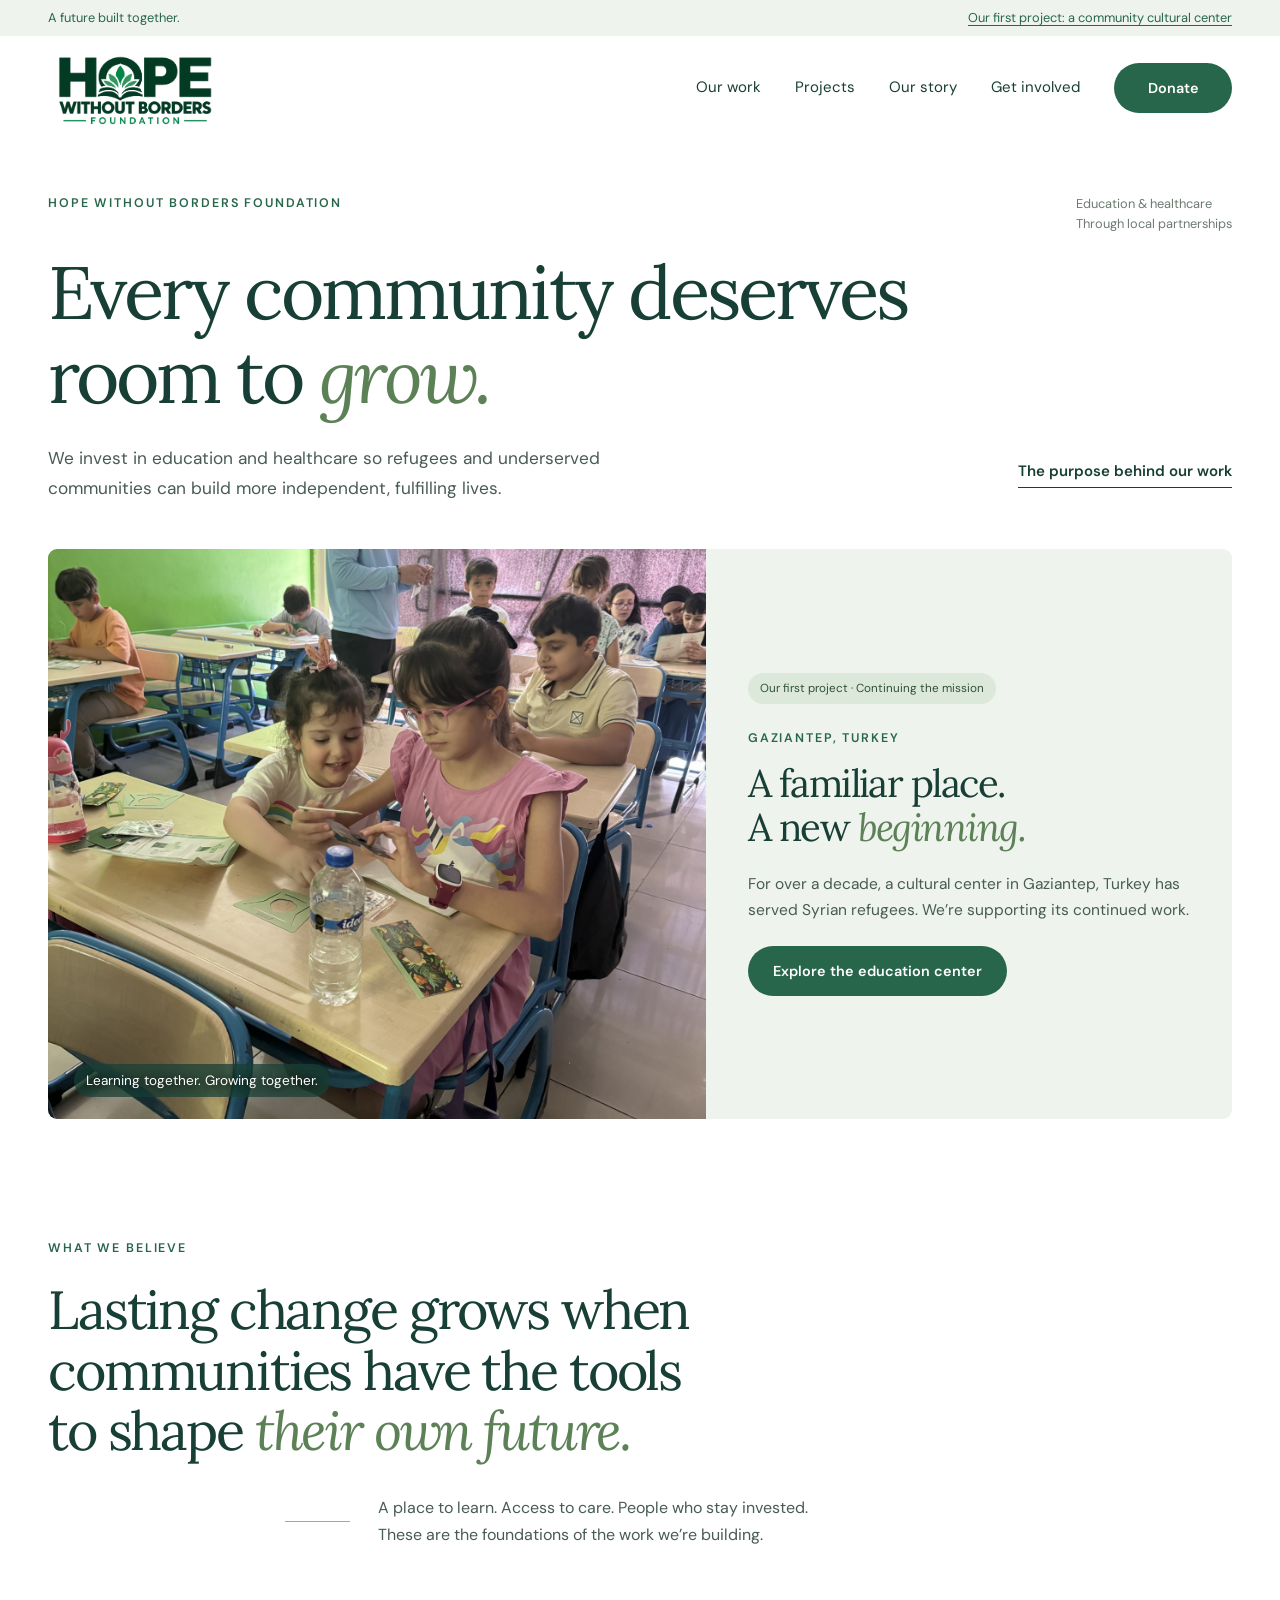
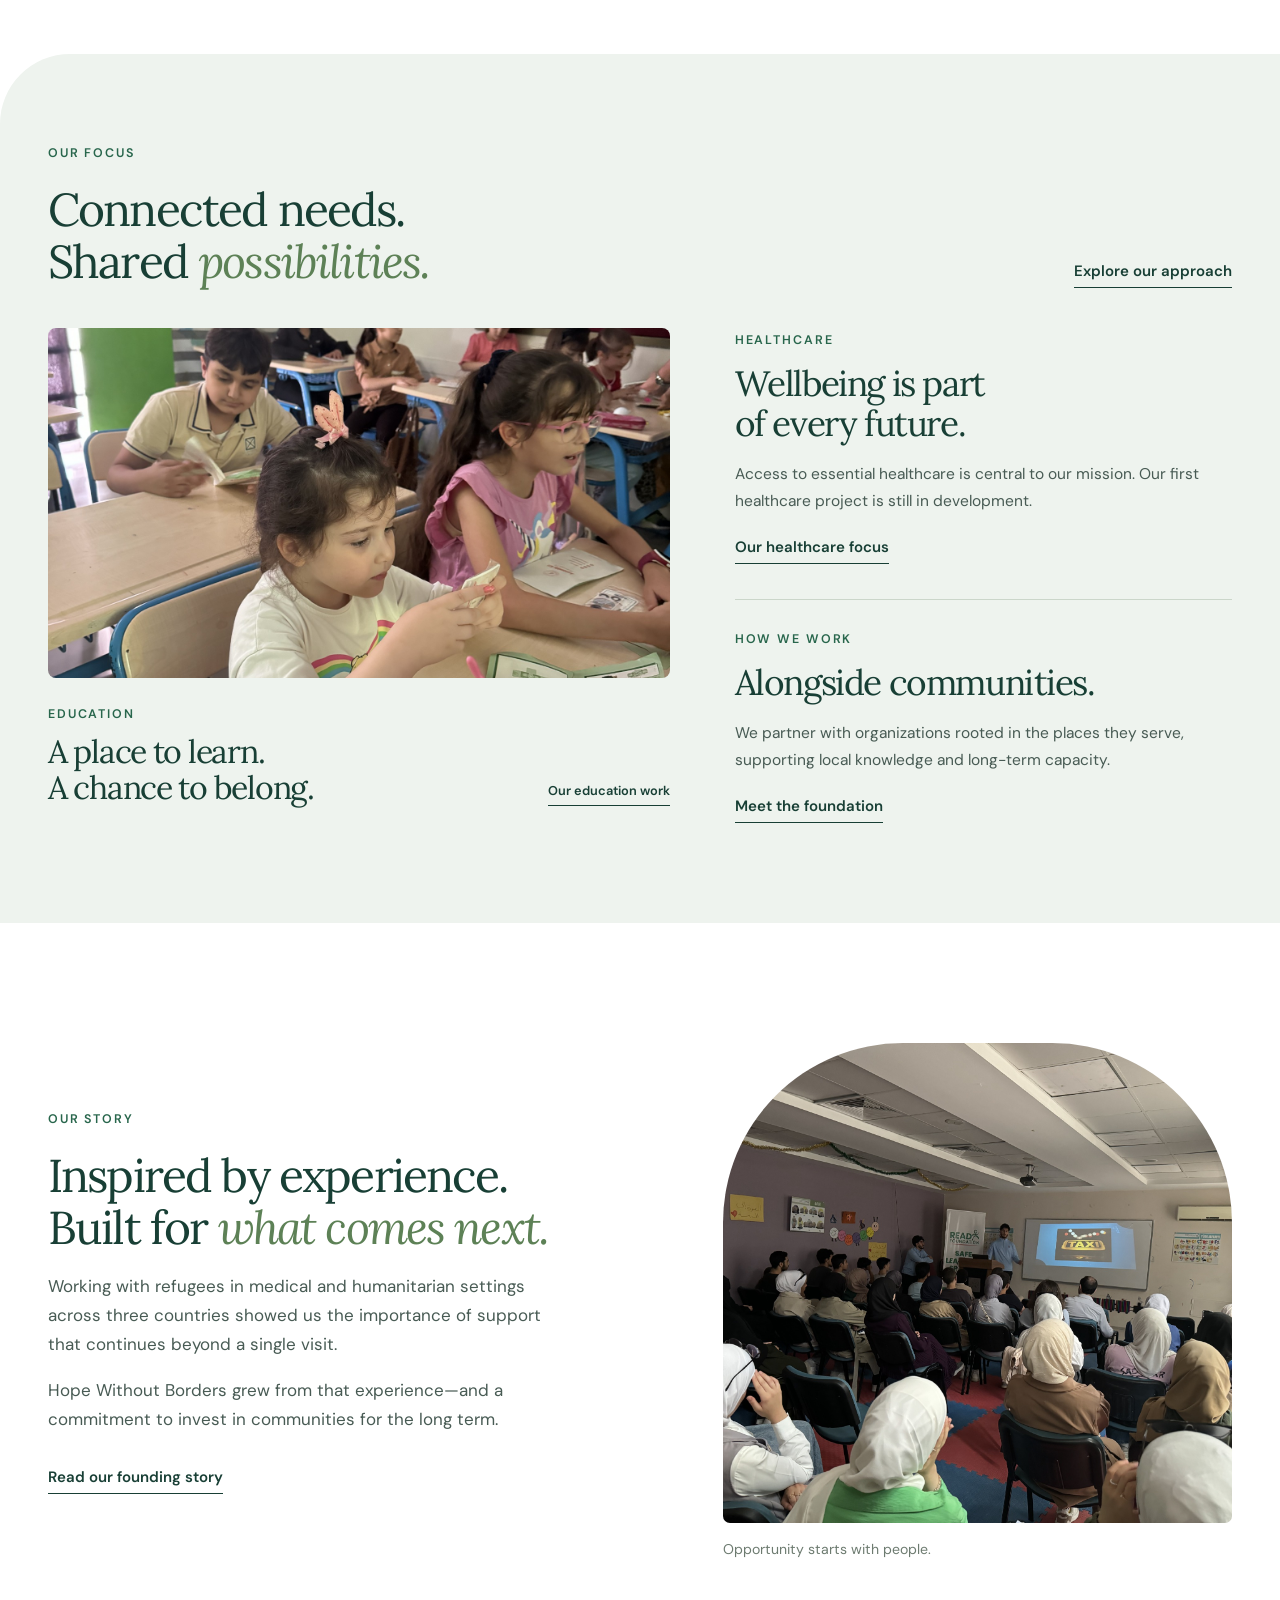
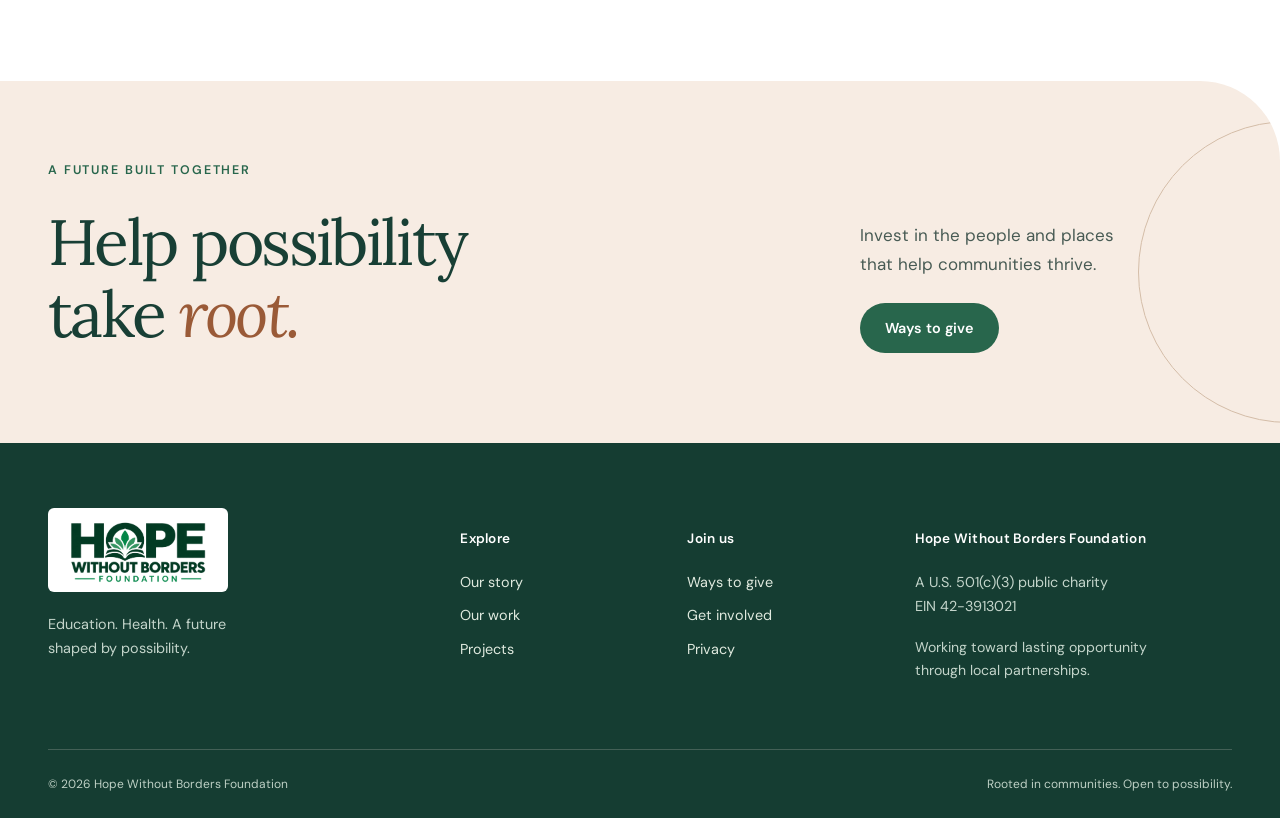
==== commit 74f358d2: "Update homepage for continued cultural center work" ====
--- a/index.html
+++ b/index.html
@@ -1 +1 @@
-<!doctype html><html lang="en"><head><meta charset="utf-8"/><meta content="width=device-width, initial-scale=1" name="viewport"/><title>Home | Hope Without Borders Foundation</title><meta content="Supporting education, healthcare, and lasting opportunity for refugees and underserved communities." name="description"/><meta content="#183f35" name="theme-color"/><link href="assets/hwb-logo.png" rel="icon"/><link href="assets/styles.css?v=20261123" rel="stylesheet"/><script defer="" src="assets/config.js?v=20261123"></script><script defer="" src="assets/site.js?v=20261123"></script></head><body class="page-index"><a class="skip" href="#main">Skip to content</a><div class="utility"><div class="wrap"><span>A future built together.</span><a href="jarabulus.html">Our first project: an education center in Syria</a></div></div><header><div class="wrap header"><a class="brand" href="index.html"><img src="assets/hwb-logo.png" alt="Hope Without Borders Foundation home" width="1774" height="887"></a><button class="menu-toggle" aria-expanded="false" aria-controls="main-nav" hidden>Menu</button><nav id="main-nav" aria-label="Main navigation"><a href="our-work.html">Our work</a><a href="projects.html">Projects</a><a href="about.html">Our story</a><a href="contact.html">Get involved</a><a class="button" href="donate.html">Donate</a></nav></div></header><main id="main"><section class="home-intro wrap"><div class="intro-top"><p class="eyebrow">Hope Without Borders Foundation</p><span class="intro-note">Education &amp; healthcare<br/>Through local partnerships</span></div><h1>Every community deserves<br/>room to <em>grow.</em></h1><div class="intro-bottom"><p>We invest in education and healthcare so refugees and underserved communities can build more independent, fulfilling lives.</p><a class="text-link" href="about.html">The purpose behind our work</a></div></section><section aria-label="Our first project" class="home-feature wrap"><div class="feature-photo"><img alt="Children sharing a classroom learning activity." class="hero-photo" loading="lazy" src="assets/photos/classroom-learning.jpg"/><span class="photo-label">Learning together. Growing together.</span></div><div class="feature-story"><span class="pill">Our first project · Preparing to open</span><p class="eyebrow">Jarabulus, Syria</p><h2>A familiar place.<br/>A new <em>beginning.</em></h2><p>After nearly a decade in Turkey, a community education center is moving to Syria. We’re helping its partner organization fund the opening.</p><a class="button" href="jarabulus.html">Explore the education center</a></div></section><section class="belief wrap"><p class="eyebrow">What we believe</p><h2>Lasting change grows when<br/>communities have the tools<br/>to shape <em>their own future.</em></h2><div class="belief-bottom"><span aria-hidden="true" class="line-mark"></span><p>A place to learn. Access to care. People who stay invested.<br/>These are the foundations of the work we’re building.</p></div></section><section class="focus-section"><div class="wrap"><div class="section-heading"><div><p class="eyebrow">Our focus</p><h2>Connected needs.<br/>Shared <em>possibilities.</em></h2></div><a class="text-link" href="our-work.html">Explore our approach</a></div><div class="focus-layout"><a class="education-feature" href="education.html"><div class="image-clip"><img alt="Children making paper crafts during a learning activity." class="" loading="lazy" src="assets/photos/classroom-activity.jpg"/></div><div class="focus-caption"><div><span class="eyebrow">Education</span><h3>A place to learn.<br/>A chance to belong.</h3></div><span class="text-link">Our education work</span></div></a><div class="focus-aside"><article><span class="eyebrow">Healthcare</span><h3>Wellbeing is part<br/>of every future.</h3><p>Access to essential healthcare is central to our mission. Our first healthcare project is still in development.</p><a class="text-link" href="healthcare.html">Our healthcare focus</a></article><article class="partnership-note"><span class="eyebrow">How we work</span><h3>Alongside communities.</h3><p>We partner with organizations rooted in the places they serve, supporting local knowledge and long-term capacity.</p><a class="text-link" href="about.html">Meet the foundation</a></article></div></div></div></section><section class="origin wrap"><div class="origin-copy"><p class="eyebrow">Our story</p><h2>Inspired by experience.<br/>Built for <em>what comes next.</em></h2><p>Working with refugees in medical and humanitarian settings across three countries showed us the importance of support that continues beyond a single visit.</p><p>Hope Without Borders grew from that experience—and a commitment to invest in communities for the long term.</p><a class="text-link" href="about.html">Read our founding story</a></div><figure><img alt="Participants gathered for a group learning session." class="" loading="lazy" src="assets/photos/group-session.jpg"/><figcaption>Opportunity starts with people.</figcaption></figure></section><section class="cta"><div class="wrap"><p class="eyebrow">A future built together</p><div class="cta-row"><h2>Help possibility<br/>take <em>root.</em></h2><div><p>Invest in the people and places<br/>that help communities thrive.</p><a class="button" href="donate.html">Ways to give</a></div></div></div></section></main><footer><div class="wrap footer-top"><div><a class="footer-brand" href="index.html"><img src="assets/hwb-logo.png" alt="Hope Without Borders Foundation"></a><p>Education. Health. A future<br>shaped by possibility.</p></div><div><h2>Explore</h2><a href="about.html">Our story</a><a href="our-work.html">Our work</a><a href="projects.html">Projects</a></div><div><h2>Join us</h2><a href="donate.html">Ways to give</a><a href="contact.html">Get involved</a><a href="privacy.html">Privacy</a></div><div><h2>Hope Without Borders Foundation</h2><p>A U.S. 501(c)(3) public charity<br>EIN 42-3913021</p><p class="small">Working toward lasting opportunity<br>through local partnerships.</p></div></div><div class="wrap footer-bottom"><span>© 2026 Hope Without Borders Foundation</span><span>Rooted in communities. Open to possibility.</span></div></footer><script defer src="assets/navigation.js?v=20261123"></script></body></html>
+<!doctype html><html lang="en"><head><meta charset="utf-8"/><meta content="width=device-width, initial-scale=1" name="viewport"/><title>Home | Hope Without Borders Foundation</title><meta content="Supporting education, healthcare, and lasting opportunity for refugees and underserved communities." name="description"/><meta content="#183f35" name="theme-color"/><link href="assets/hwb-logo.png" rel="icon"/><link href="assets/styles.css?v=20261125" rel="stylesheet"/><script defer="" src="assets/config.js?v=20261125"></script><script defer="" src="assets/site.js?v=20261125"></script></head><body class="page-index"><a class="skip" href="#main">Skip to content</a><div class="utility"><div class="wrap"><span>A future built together.</span><a href="cultural-center.html">Our first project: a community cultural center</a></div></div><header><div class="wrap header"><a class="brand" href="index.html"><img src="assets/hwb-logo.png" alt="Hope Without Borders Foundation home" width="1774" height="887"></a><button class="menu-toggle" aria-expanded="false" aria-controls="main-nav" hidden>Menu</button><nav id="main-nav" aria-label="Main navigation"><a href="our-work.html">Our work</a><a href="projects.html">Projects</a><a href="about.html">Our story</a><a href="contact.html">Get involved</a><a class="button" href="donate.html">Donate</a></nav></div></header><main id="main"><section class="home-intro wrap"><div class="intro-top"><p class="eyebrow">Hope Without Borders Foundation</p><span class="intro-note">Education &amp; healthcare<br/>Through local partnerships</span></div><h1>Every community deserves<br/>room to <em>grow.</em></h1><div class="intro-bottom"><p>We invest in education and healthcare so refugees and underserved communities can build more independent, fulfilling lives.</p><a class="text-link" href="about.html">The purpose behind our work</a></div></section><section aria-label="Our first project" class="home-feature wrap"><div class="feature-photo"><img alt="Children sharing a classroom learning activity." class="hero-photo" loading="lazy" src="assets/photos/classroom-learning.jpg"/><span class="photo-label">Learning together. Growing together.</span></div><div class="feature-story"><span class="pill">Our first project · Continuing the mission</span><p class="eyebrow">Gaziantep, Turkey</p><h2>A familiar place.<br/>A new <em>beginning.</em></h2><p>For over a decade, a cultural center in Gaziantep, Turkey has served Syrian refugees. We’re supporting its continued work.</p><a class="button" href="cultural-center.html">Explore the education center</a></div></section><section class="belief wrap"><p class="eyebrow">What we believe</p><h2>Lasting change grows when<br/>communities have the tools<br/>to shape <em>their own future.</em></h2><div class="belief-bottom"><span aria-hidden="true" class="line-mark"></span><p>A place to learn. Access to care. People who stay invested.<br/>These are the foundations of the work we’re building.</p></div></section><section class="focus-section"><div class="wrap"><div class="section-heading"><div><p class="eyebrow">Our focus</p><h2>Connected needs.<br/>Shared <em>possibilities.</em></h2></div><a class="text-link" href="our-work.html">Explore our approach</a></div><div class="focus-layout"><a class="education-feature" href="education.html"><div class="image-clip"><img alt="Children making paper crafts during a learning activity." class="" loading="lazy" src="assets/photos/classroom-activity.jpg"/></div><div class="focus-caption"><div><span class="eyebrow">Education</span><h3>A place to learn.<br/>A chance to belong.</h3></div><span class="text-link">Our education work</span></div></a><div class="focus-aside"><article><span class="eyebrow">Healthcare</span><h3>Wellbeing is part<br/>of every future.</h3><p>Access to essential healthcare is central to our mission. Our first healthcare project is still in development.</p><a class="text-link" href="healthcare.html">Our healthcare focus</a></article><article class="partnership-note"><span class="eyebrow">How we work</span><h3>Alongside communities.</h3><p>We partner with organizations rooted in the places they serve, supporting local knowledge and long-term capacity.</p><a class="text-link" href="about.html">Meet the foundation</a></article></div></div></div></section><section class="origin wrap"><div class="origin-copy"><p class="eyebrow">Our story</p><h2>Inspired by experience.<br/>Built for <em>what comes next.</em></h2><p>Working with refugees in medical and humanitarian settings across three countries showed us the importance of support that continues beyond a single visit.</p><p>Hope Without Borders grew from that experience—and a commitment to invest in communities for the long term.</p><a class="text-link" href="about.html">Read our founding story</a></div><figure><img alt="Participants gathered for a group learning session." class="" loading="lazy" src="assets/photos/group-session.jpg"/><figcaption>Opportunity starts with people.</figcaption></figure></section><section class="cta"><div class="wrap"><p class="eyebrow">A future built together</p><div class="cta-row"><h2>Help possibility<br/>take <em>root.</em></h2><div><p>Invest in the people and places<br/>that help communities thrive.</p><a class="button" href="donate.html">Ways to give</a></div></div></div></section></main><footer><div class="wrap footer-top"><div><a class="footer-brand" href="index.html"><img src="assets/hwb-logo.png" alt="Hope Without Borders Foundation"></a><p>Education. Health. A future<br>shaped by possibility.</p></div><div><h2>Explore</h2><a href="about.html">Our story</a><a href="our-work.html">Our work</a><a href="projects.html">Projects</a></div><div><h2>Join us</h2><a href="donate.html">Ways to give</a><a href="contact.html">Get involved</a><a href="privacy.html">Privacy</a></div><div><h2>Hope Without Borders Foundation</h2><p>A U.S. 501(c)(3) public charity<br>EIN 42-3913021</p><p class="small">Working toward lasting opportunity<br>through local partnerships.</p></div></div><div class="wrap footer-bottom"><span>© 2026 Hope Without Borders Foundation</span><span>Rooted in communities. Open to possibility.</span></div></footer><script defer src="assets/navigation.js?v=20261125"></script></body></html>
